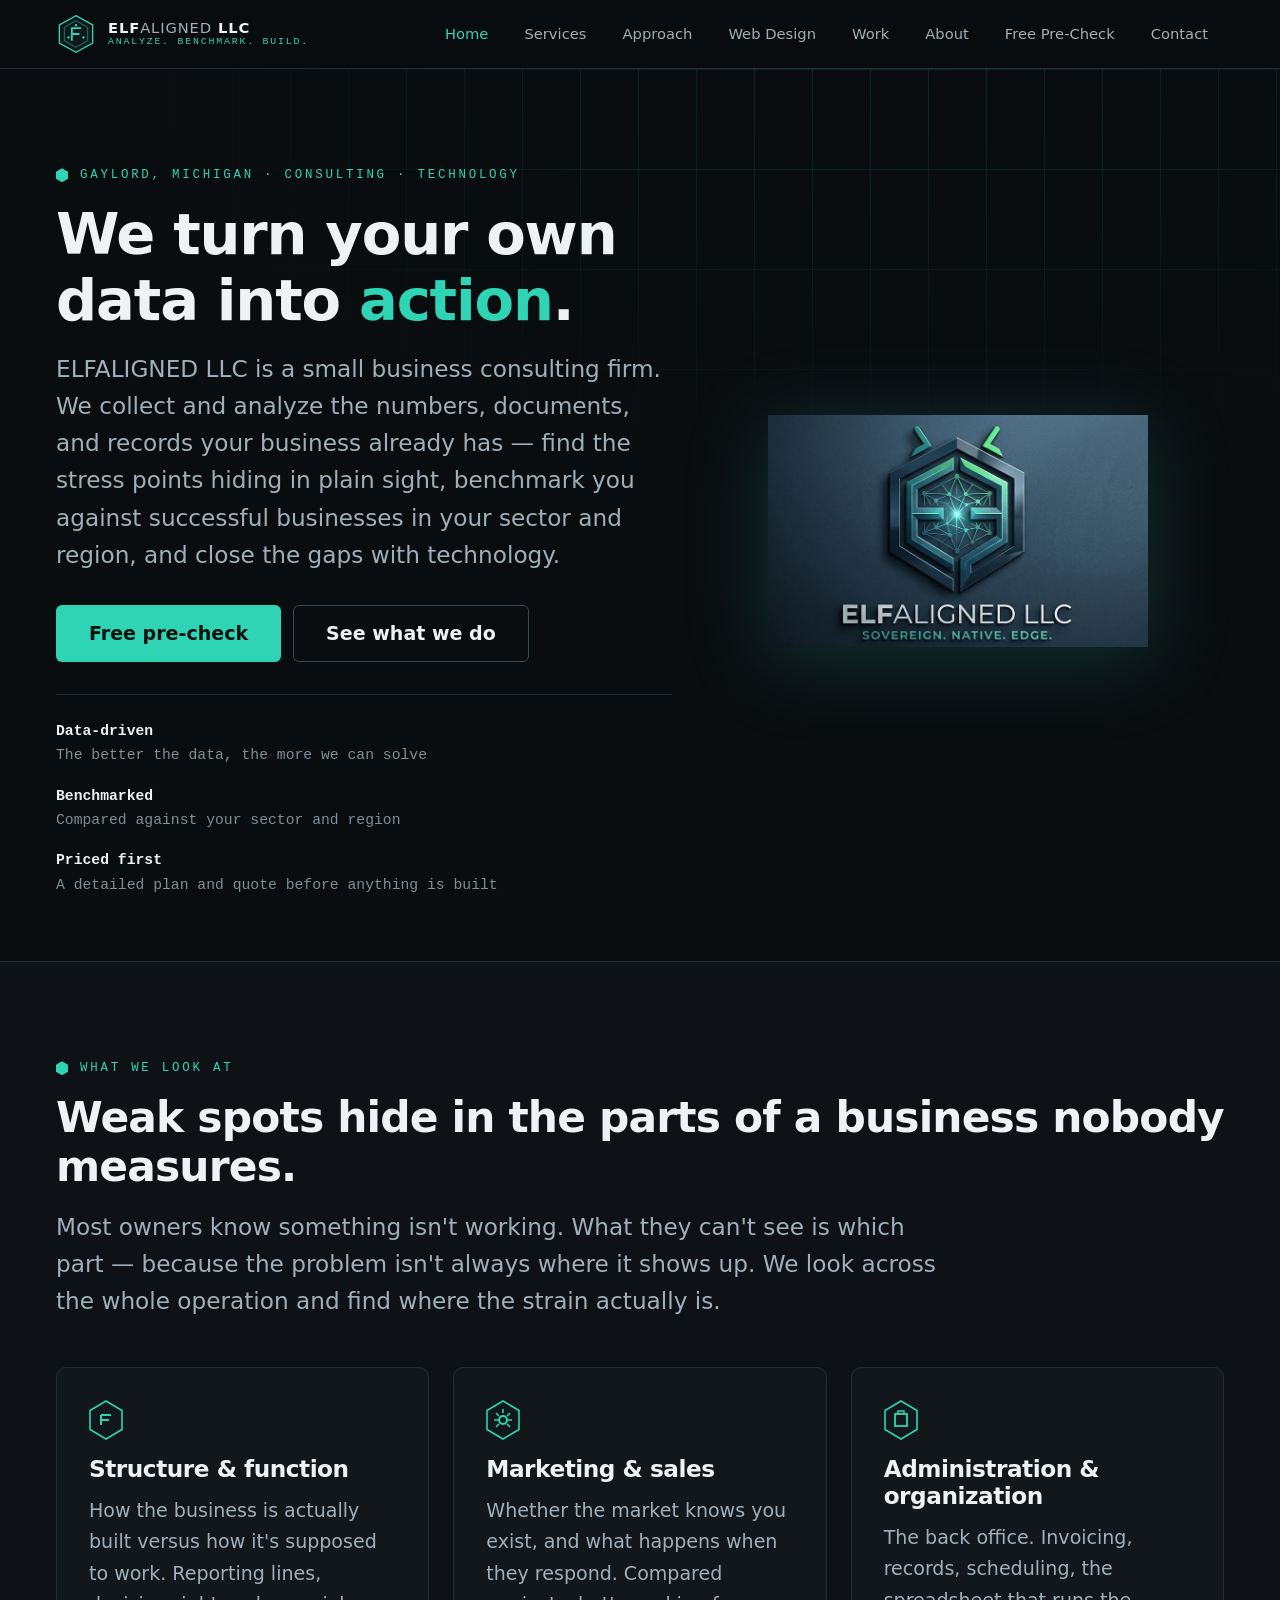
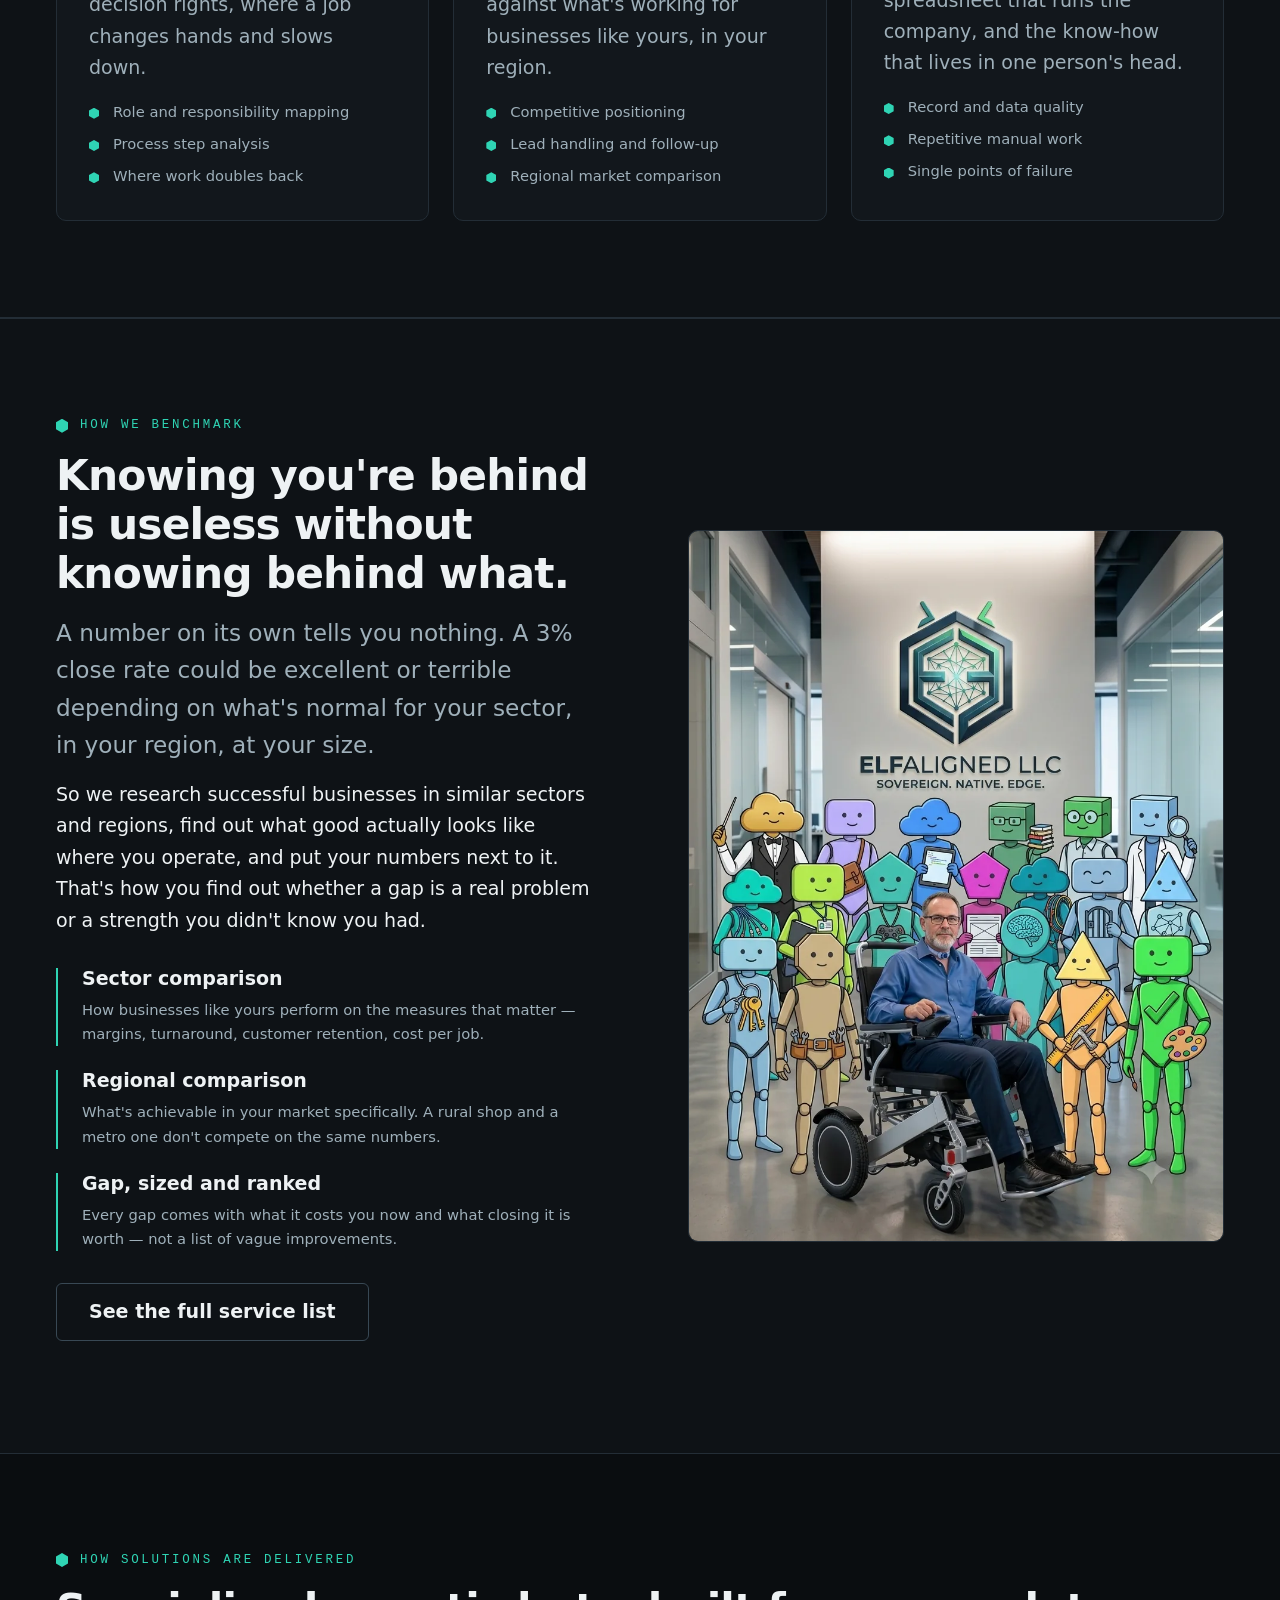
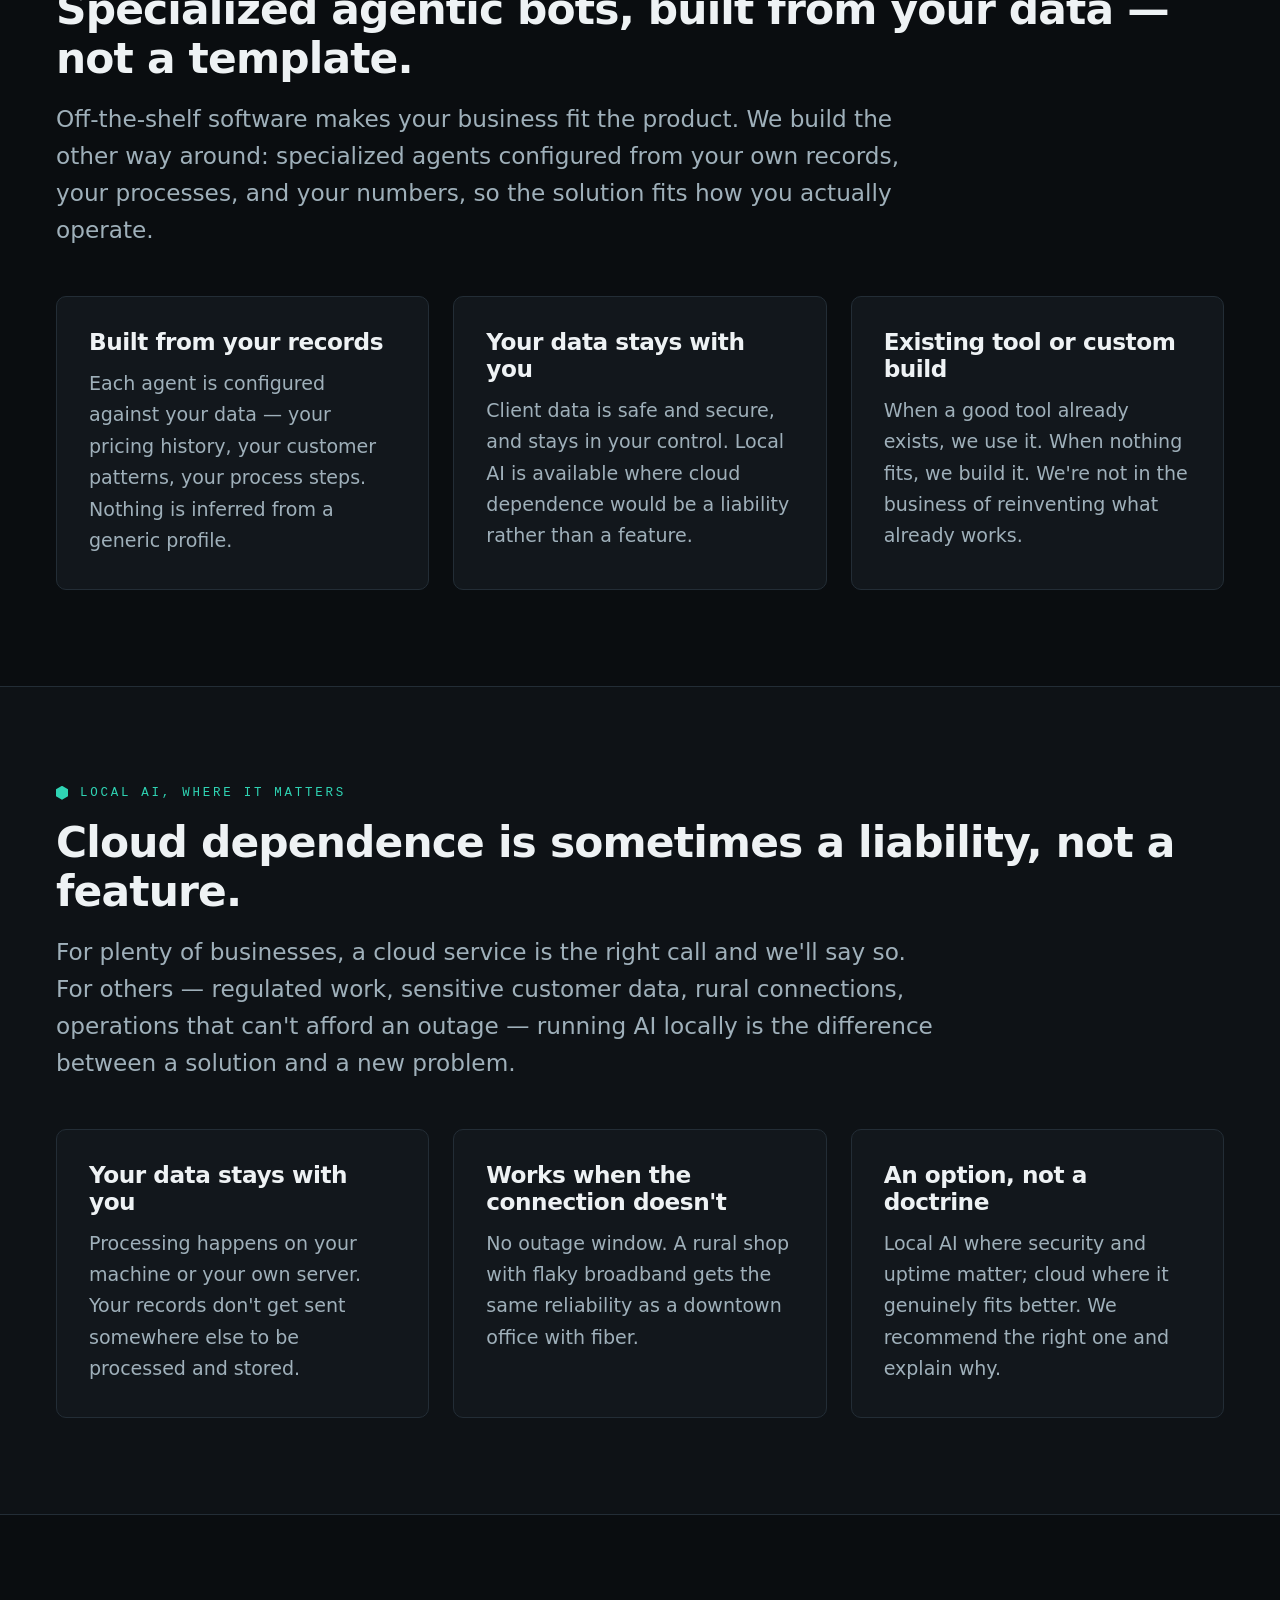
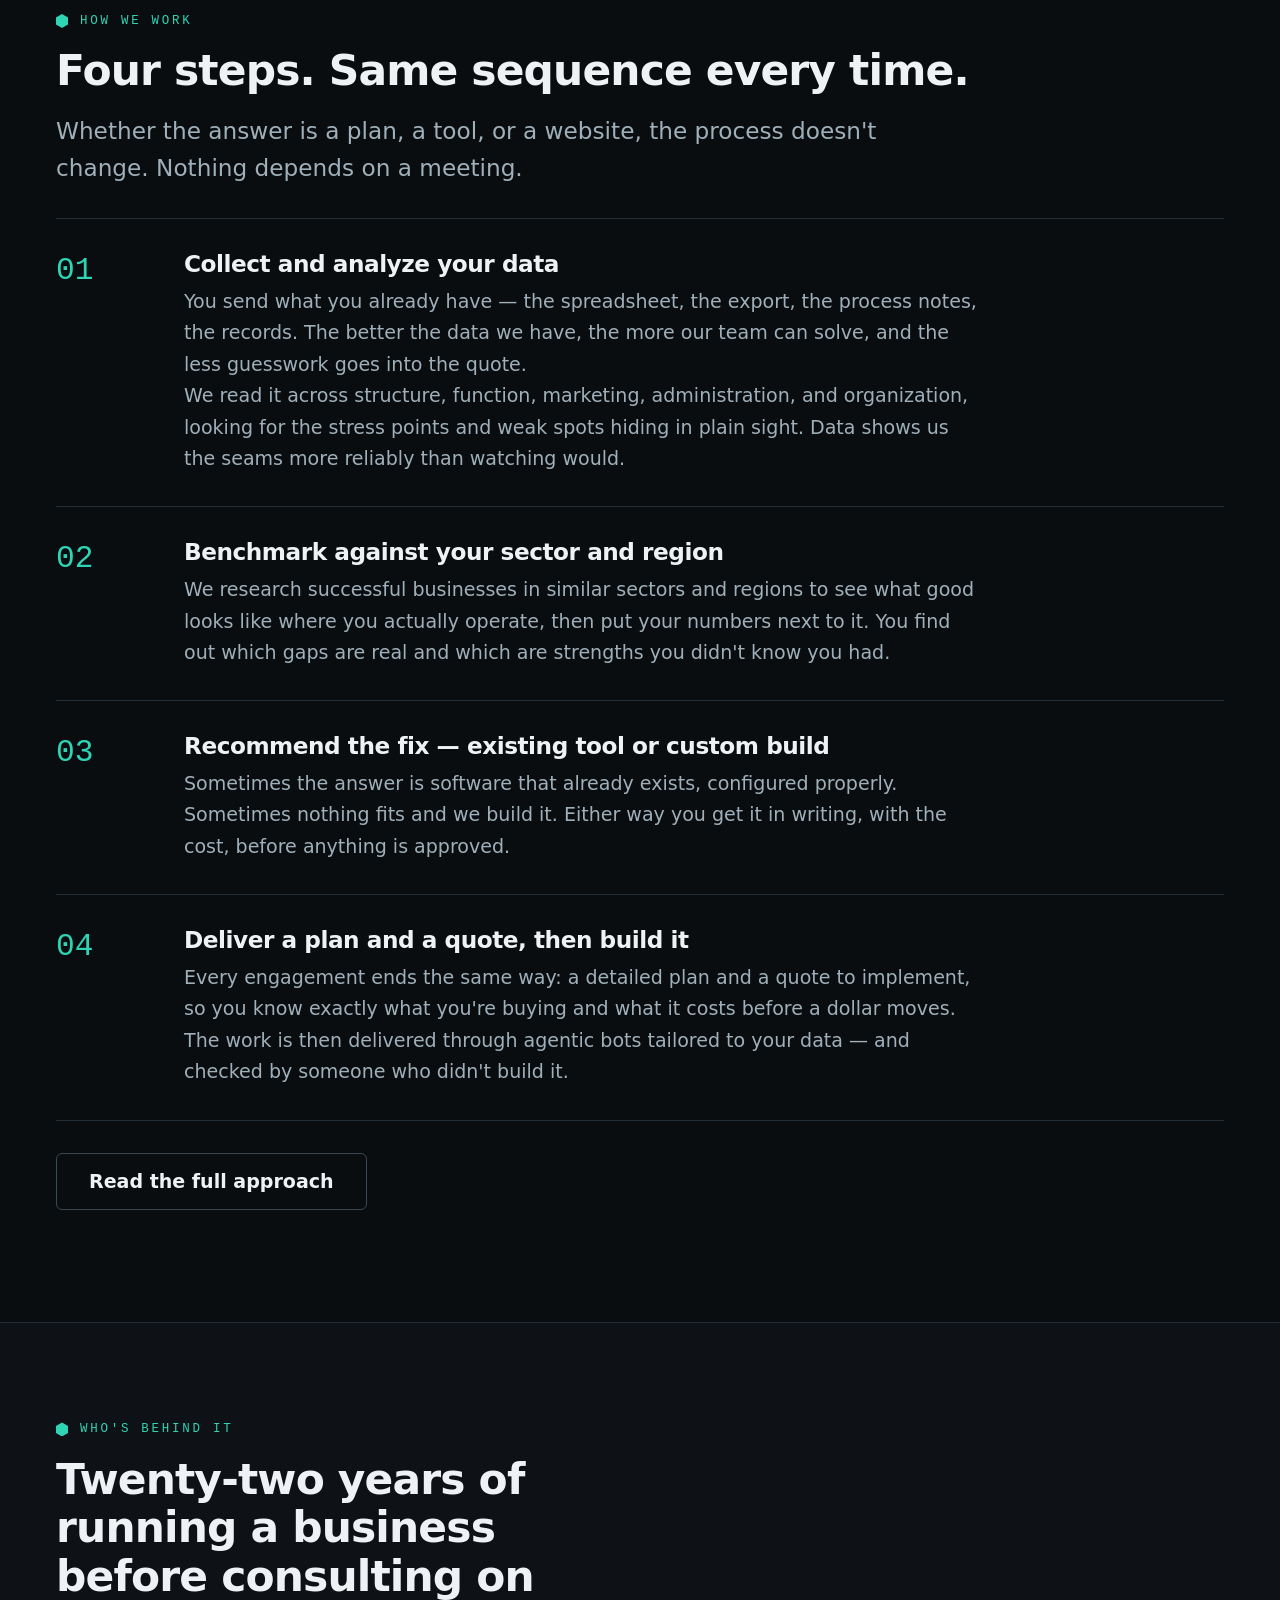
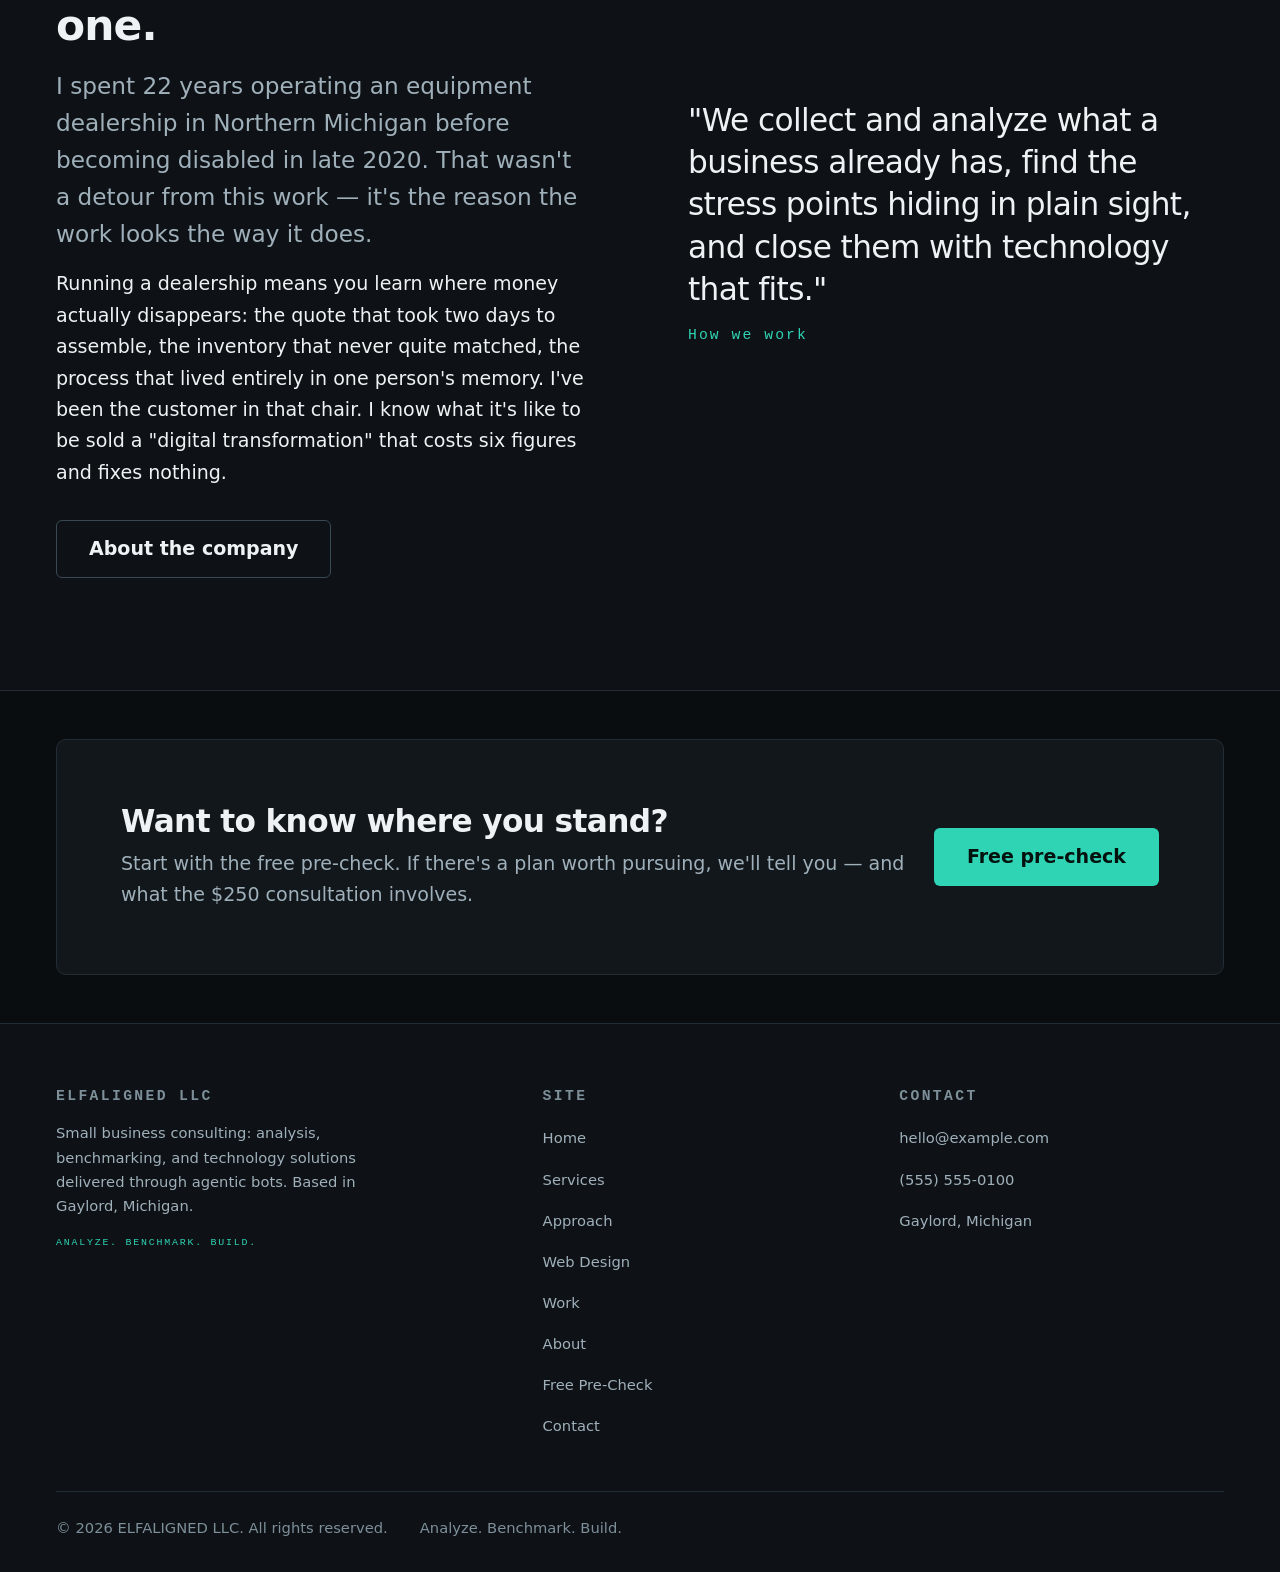
==== index.html @ dc71b840 "ELFALIGNED LLC website — consulting firm site 9 static HTML pages, one CSS token file, one vanilla J" ====
<!DOCTYPE html>
<html lang="en">
<head>
<meta charset="utf-8">
<meta name="viewport" content="width=device-width, initial-scale=1">
<title>ELFALIGNED LLC — Small Business Consulting | Gaylord, MI</title>
<meta name="description" content="Small business consulting from Gaylord, Michigan. We turn your own data into action — analysis, benchmarking, and technology solutions. Remote and data-driven.">
<link rel="canonical" href="https://example.com/">
<meta name="robots" content="index, follow">
<meta name="theme-color" content="#0a0d10">

<meta property="og:type" content="website">
<meta property="og:site_name" content="ELFALIGNED LLC">
<meta property="og:title" content="ELFALIGNED LLC — We Turn Your Own Data Into Action">
<meta property="og:description" content="Small business consulting: find the weak spots, benchmark against your sector, close the gaps with technology.">
<meta property="og:url" content="https://example.com/">
<meta property="og:image" content="https://example.com/assets/img/og-cover.jpg">
<meta property="og:image:width" content="1200">
<meta property="og:image:height" content="630">
<meta name="twitter:card" content="summary_large_image">
<meta name="twitter:title" content="ELFALIGNED LLC — We Turn Your Own Data Into Action">
<meta name="twitter:description" content="Small business consulting: find the weak spots, benchmark against your sector, close the gaps with technology.">
<meta name="twitter:image" content="https://example.com/assets/img/og-cover.jpg">

<link rel="icon" href="/assets/img/favicon.svg" type="image/svg+xml">
<link rel="apple-touch-icon" href="/assets/img/favicon.svg">
<link rel="stylesheet" href="/css/tokens.css">
<link rel="preload" href="/assets/img/logo.webp" as="image" type="image/webp">

<script type="application/ld+json">
{
  "@context": "https://schema.org",
  "@graph": [
    {
      "@type": "Organization",
      "@id": "https://example.com/#org",
      "name": "ELFALIGNED LLC",
      "slogan": "We turn your own data into action.",
      "description": "Small business consulting firm in Gaylord, Michigan. We collect and analyze client data to find weak spots across structure, function, marketing, and administration, benchmark against successful businesses in similar sectors and regions, and close the gaps with technology — existing tools when one exists, custom builds when none does.",
      "url": "https://example.com/",
      "logo": "https://example.com/assets/img/logo.webp",
      "foundingLocation": { "@type": "Place", "name": "Gaylord, Michigan" },
      "areaServed": [
        { "@type": "AdministrativeArea", "name": "Northern Michigan" },
        { "@type": "Country", "name": "United States" }
      ],
      "knowsAbout": ["Small business consulting", "Business data analysis", "Sector and regional benchmarking", "Business process assessment", "Custom software development", "Local AI", "Agentic automation", "Website design"],
      "contactPoint": {
        "@type": "ContactPoint",
        "contactType": "sales",
        "email": "hello@example.com",
        "availableLanguage": ["English"]
      }
    },
    {
      "@type": "LocalBusiness",
      "@id": "https://example.com/#localbusiness",
      "name": "ELFALIGNED LLC",
      "image": "https://example.com/assets/img/og-cover.jpg",
      "url": "https://example.com/",
      "email": "hello@example.com",
      "address": {
        "@type": "PostalAddress",
        "addressLocality": "Gaylord",
        "addressRegion": "MI",
        "addressCountry": "US"
      },
      "priceRange": "$$"
    },
    {
      "@type": "WebSite",
      "@id": "https://example.com/#website",
      "url": "https://example.com/",
      "name": "ELFALIGNED LLC",
      "publisher": { "@id": "https://example.com/#org" },
      "inLanguage": "en-US"
    }
  ]
}
</script>
</head>
<body>
<a class="skip-link" href="#main">Skip to main content</a>

<header class="site-header">
  <div class="wrap site-header__inner">
    <a class="brand" href="/" aria-label="ELFALIGNED LLC — home">
      <svg class="brand__mark" viewBox="0 0 48 48" role="img" aria-hidden="true" focusable="false">
        <polygon points="24,2 44,13 44,35 24,46 4,35 4,13" fill="#12171c" stroke="#2fd4b4" stroke-width="1.6"/>
        <polygon points="24,8 38,16 38,32 24,40 10,32 10,16" fill="none" stroke="#1c8f7c" stroke-width="1"/>
        <path d="M19 17 L19 31 M19 17 L29 17 M19 24 L27 24" stroke="#2fd4b4" stroke-width="2.2" fill="none" stroke-linecap="square"/>
        <circle cx="24" cy="13.5" r="1.4" fill="#2fd4b4"/>
        <circle cx="33" cy="28" r="1.4" fill="#2fd4b4"/>
        <circle cx="15" cy="28" r="1.4" fill="#2fd4b4"/>
      </svg>
      <span class="brand__text">
        <span class="brand__name">ELF<span>ALIGNED</span> LLC</span>
        <span class="brand__tag">ANALYZE. BENCHMARK. BUILD.</span>
      </span>
    </a>

    <nav class="nav" aria-label="Primary">
      <ul class="nav__list">
        <li><a class="nav__link" href="/" aria-current="page">Home</a></li>
        <li><a class="nav__link" href="/services.html">Services</a></li>
        <li><a class="nav__link" href="/approach.html">Approach</a></li>
        <li><a class="nav__link" href="/web-design.html">Web Design</a></li>
        <li><a class="nav__link" href="/work.html">Work</a></li>
        <li><a class="nav__link" href="/about.html">About</a></li>
        <li><a class="nav__link" href="/consultation.html">Free Pre-Check</a></li>
        <li><a class="nav__link" href="/contact.html">Contact</a></li>
      </ul>
      <button class="nav-toggle" type="button" data-nav-toggle aria-expanded="false" aria-controls="nav-panel">
        <span class="nav-toggle__bars" aria-hidden="true"><i></i><i></i><i></i></span>
        <span data-nav-label>Menu</span>
      </button>
      <div class="nav__panel" id="nav-panel" data-nav-panel data-open="false">
        <ul>
          <li><a class="nav__link" href="/">Home</a></li>
          <li><a class="nav__link" href="/services.html">Services</a></li>
          <li><a class="nav__link" href="/approach.html">Approach</a></li>
          <li><a class="nav__link" href="/web-design.html">Web Design</a></li>
          <li><a class="nav__link" href="/work.html">Work</a></li>
          <li><a class="nav__link" href="/about.html">About</a></li>
          <li><a class="nav__link" href="/consultation.html">Free Pre-Check</a></li>
          <li><a class="nav__link" href="/contact.html">Contact</a></li>
        </ul>
      </div>
    </nav>
  </div>
</header>

<main id="main">

  <!-- ============ HERO ============ -->
  <section class="hero">
    <div class="wrap hero__inner">
      <div>
        <p class="eyebrow">Gaylord, Michigan · Consulting · Technology</p>
        <h1>We turn your own data into <em>action</em>.</h1>
        <p class="lede">
          ELFALIGNED LLC is a small business consulting firm. We collect and
          analyze the numbers, documents, and records your business already
          has — find the stress points hiding in plain sight, benchmark you
          against successful businesses in your sector and region, and close
          the gaps with technology.
        </p>
        <div class="btn-row" style="margin-top: var(--space-6);">
          <a class="btn btn--primary" href="/consultation.html">Free pre-check</a>
          <a class="btn btn--ghost" href="/services.html">See what we do</a>
        </div>
        <div class="hero__meta">
          <div><strong>Data-driven</strong>The better the data, the more we can solve</div>
          <div><strong>Benchmarked</strong>Compared against your sector and region</div>
          <div><strong>Priced first</strong>A detailed plan and quote before anything is built</div>
        </div>
      </div>
      <div>
        <img class="hero__mark" src="/assets/img/logo.webp" width="800" height="487"
             alt="The ELFALIGNED LLC hexagon mark: a layered hexagonal frame in gunmetal and teal, enclosing a network of connected nodes with a stylised geometric E at its center.">
      </div>
    </div>
  </section>

  <!-- ============ WHAT WE SOLVE ============ -->
  <section class="section section--alt">
    <div class="wrap">
      <p class="eyebrow">What we look at</p>
      <h2>Weak spots hide in the parts of a business nobody measures.</h2>
      <p class="lede">
        Most owners know something isn't working. What they can't see is
        which part — because the problem isn't always where it shows up.
        We look across the whole operation and find where the strain actually is.
      </p>

      <div class="grid grid--3" style="margin-top: var(--space-7);">
        <article class="card">
          <svg class="card__icon" viewBox="0 0 34 40" role="img" aria-hidden="true" focusable="false">
            <polygon points="17,1 33,10.5 33,29.5 17,39 1,29.5 1,10.5" fill="none" stroke="#2fd4b4" stroke-width="1.6"/>
            <path d="M12 15 L12 25 M12 15 L22 15 M12 20 L20 20" stroke="#2fd4b4" stroke-width="2" fill="none"/>
          </svg>
          <h3>Structure &amp; function</h3>
          <p>
            How the business is actually built versus how it's supposed to
            work. Reporting lines, decision rights, where a job changes hands
            and slows down.
          </p>
          <ul class="card__list">
            <li>Role and responsibility mapping</li>
            <li>Process step analysis</li>
            <li>Where work doubles back</li>
          </ul>
        </article>

        <article class="card">
          <svg class="card__icon" viewBox="0 0 34 40" role="img" aria-hidden="true" focusable="false">
            <polygon points="17,1 33,10.5 33,29.5 17,39 1,29.5 1,10.5" fill="none" stroke="#2fd4b4" stroke-width="1.6"/>
            <circle cx="17" cy="20" r="4" fill="none" stroke="#2fd4b4" stroke-width="2"/>
            <path d="M17 9 L17 13 M26 20 L22 20 M24 13 L21 16 M10 13 L13 16 M8 20 L12 20 M24 27 L21 24 M10 27 L13 24" stroke="#2fd4b4" stroke-width="1.6"/>
          </svg>
          <h3>Marketing &amp; sales</h3>
          <p>
            Whether the market knows you exist, and what happens when they
            respond. Compared against what's working for businesses like
            yours, in your region.
          </p>
          <ul class="card__list">
            <li>Competitive positioning</li>
            <li>Lead handling and follow-up</li>
            <li>Regional market comparison</li>
          </ul>
        </article>

        <article class="card">
          <svg class="card__icon" viewBox="0 0 34 40" role="img" aria-hidden="true" focusable="false">
            <polygon points="17,1 33,10.5 33,29.5 17,39 1,29.5 1,10.5" fill="none" stroke="#2fd4b4" stroke-width="1.6"/>
            <rect x="11" y="14" width="12" height="12" fill="none" stroke="#2fd4b4" stroke-width="1.8"/>
            <path d="M14 14 L14 11 L20 11 L20 14" fill="none" stroke="#2fd4b4" stroke-width="1.6"/>
          </svg>
          <h3>Administration &amp; organization</h3>
          <p>
            The back office. Invoicing, records, scheduling, the spreadsheet
            that runs the company, and the know-how that lives in one
            person's head.
          </p>
          <ul class="card__list">
            <li>Record and data quality</li>
            <li>Repetitive manual work</li>
            <li>Single points of failure</li>
          </ul>
        </article>
      </div>
    </div>
  </section>

  <!-- ============ BENCHMARKING ============ -->
  <section class="section section--alt">
    <div class="wrap split">
      <div>
        <p class="eyebrow">How we benchmark</p>
        <h2>Knowing you're behind is useless without knowing behind what.</h2>
        <p class="lede">
          A number on its own tells you nothing. A 3% close rate could be
          excellent or terrible depending on what's normal for your sector,
          in your region, at your size.
        </p>
        <p>
          So we research successful businesses in similar sectors and regions,
          find out what good actually looks like where you operate, and put
          your numbers next to it. That's how you find out whether a gap is a
          real problem or a strength you didn't know you had.
        </p>
        <div class="pillars" style="margin-top: var(--space-6);">
          <div class="pillar">
            <h3>Sector comparison</h3>
            <p>How businesses like yours perform on the measures that matter — margins, turnaround, customer retention, cost per job.</p>
          </div>
          <div class="pillar">
            <h3>Regional comparison</h3>
            <p>What's achievable in your market specifically. A rural shop and a metro one don't compete on the same numbers.</p>
          </div>
          <div class="pillar">
            <h3>Gap, sized and ranked</h3>
            <p>Every gap comes with what it costs you now and what closing it is worth — not a list of vague improvements.</p>
          </div>
        </div>
        <p style="margin-top: var(--space-6);">
          <a class="btn btn--ghost" href="/services.html">See the full service list</a>
        </p>
      </div>
      <div class="split__media">
        <img src="/assets/img/team.webp" width="896" height="1190"
             loading="lazy" decoding="async"
             alt="ELFALIGNED LLC's workspace: a human lead alongside a diverse team of geometric AI agent avatars — cloud, square, triangular, circular and pentagonal forms — each carrying the tools of a different discipline.">
      </div>
    </div>
  </section>

  <!-- ============ AGENTIC BOTS ============ -->
  <section class="section">
    <div class="wrap">
      <p class="eyebrow">How solutions are delivered</p>
      <h2>Specialized agentic bots, built from your data — not a template.</h2>
      <p class="lede">
        Off-the-shelf software makes your business fit the product. We build
        the other way around: specialized agents configured from your own
        records, your processes, and your numbers, so the solution fits how
        you actually operate.
      </p>
      <div class="grid grid--3" style="margin-top: var(--space-7);">
        <article class="card">
          <h3>Built from your records</h3>
          <p>Each agent is configured against your data — your pricing history, your customer patterns, your process steps. Nothing is inferred from a generic profile.</p>
        </article>
        <article class="card">
          <h3>Your data stays with you</h3>
          <p>Client data is safe and secure, and stays in your control. Local AI is available where cloud dependence would be a liability rather than a feature.</p>
        </article>
        <article class="card">
          <h3>Existing tool or custom build</h3>
          <p>When a good tool already exists, we use it. When nothing fits, we build it. We're not in the business of reinventing what already works.</p>
        </article>
      </div>
    </div>
  </section>

  <!-- ============ LOCAL AI OPTION ============ -->
  <section class="section section--alt">
    <div class="wrap">
      <p class="eyebrow">Local AI, where it matters</p>
      <h2>Cloud dependence is sometimes a liability, not a feature.</h2>
      <p class="lede">
        For plenty of businesses, a cloud service is the right call and we'll
        say so. For others — regulated work, sensitive customer data, rural
        connections, operations that can't afford an outage — running AI
        locally is the difference between a solution and a new problem.
      </p>
      <div class="grid grid--3" style="margin-top: var(--space-7);">
        <article class="card">
          <h3>Your data stays with you</h3>
          <p>Processing happens on your machine or your own server. Your records don't get sent somewhere else to be processed and stored.</p>
        </article>
        <article class="card">
          <h3>Works when the connection doesn't</h3>
          <p>No outage window. A rural shop with flaky broadband gets the same reliability as a downtown office with fiber.</p>
        </article>
        <article class="card">
          <h3>An option, not a doctrine</h3>
          <p>Local AI where security and uptime matter; cloud where it genuinely fits better. We recommend the right one and explain why.</p>
        </article>
      </div>
    </div>
  </section>

  <!-- ============ HOW WE WORK ============ -->
  <section class="section">
    <div class="wrap">
      <p class="eyebrow">How we work</p>
      <h2>Four steps. Same sequence every time.</h2>
      <p class="lede" style="margin-bottom: var(--space-6);">
        Whether the answer is a plan, a tool, or a website, the process
        doesn't change. Nothing depends on a meeting.
      </p>
      <ol class="steps">
        <li class="step">
          <div class="step__num" aria-hidden="true"></div>
          <div>
            <h3>Collect and analyze your data</h3>
            <p>
              You send what you already have — the spreadsheet, the export, the
              process notes, the records. The better the data we have, the more
              our team can solve, and the less guesswork goes into the quote.
            </p>
            <p>
              We read it across structure, function, marketing, administration,
              and organization, looking for the stress points and weak spots
              hiding in plain sight. Data shows us the seams more reliably than
              watching would.
            </p>
          </div>
        </li>
        <li class="step">
          <div class="step__num" aria-hidden="true"></div>
          <div>
            <h3>Benchmark against your sector and region</h3>
            <p>
              We research successful businesses in similar sectors and regions
              to see what good looks like where you actually operate, then put
              your numbers next to it. You find out which gaps are real and
              which are strengths you didn't know you had.
            </p>
          </div>
        </li>
        <li class="step">
          <div class="step__num" aria-hidden="true"></div>
          <div>
            <h3>Recommend the fix — existing tool or custom build</h3>
            <p>
              Sometimes the answer is software that already exists, configured
              properly. Sometimes nothing fits and we build it. Either way you
              get it in writing, with the cost, before anything is approved.
            </p>
          </div>
        </li>
        <li class="step">
          <div class="step__num" aria-hidden="true"></div>
          <div>
            <h3>Deliver a plan and a quote, then build it</h3>
            <p>
              Every engagement ends the same way: a detailed plan and a quote
              to implement, so you know exactly what you're buying and what it
              costs before a dollar moves. The work is then delivered through
              agentic bots tailored to your data — and checked by someone who
              didn't build it.
            </p>
          </div>
        </li>
      </ol>
      <p style="margin-top: var(--space-6);">
        <a class="btn btn--ghost" href="/approach.html">Read the full approach</a>
      </p>
    </div>
  </section>

  <!-- ============ WHO'S BEHIND IT ============ -->
  <section class="section section--alt">
    <div class="wrap split">
      <div>
        <p class="eyebrow">Who's behind it</p>
        <h2>Twenty-two years of running a business before consulting on one.</h2>
        <p class="lede">
          I spent 22 years operating an equipment dealership in Northern
          Michigan before becoming disabled in late 2020. That wasn't a detour
          from this work — it's the reason the work looks the way it does.
        </p>
        <p>
          Running a dealership means you learn where money actually disappears:
          the quote that took two days to assemble, the inventory that never
          quite matched, the process that lived entirely in one person's memory.
          I've been the customer in that chair. I know what it's like to be sold
          a "digital transformation" that costs six figures and fixes nothing.
        </p>
        <p style="margin-top: var(--space-6);">
          <a class="btn btn--ghost" href="/about.html">About the company</a>
        </p>
      </div>
      <div>
        <blockquote class="quote">
          "We collect and analyze what a business already has, find the stress
          points hiding in plain sight, and close them with technology that
          fits."
          <footer>How we work</footer>
        </blockquote>
      </div>
    </div>
  </section>

  <!-- ============ CTA ============ -->
  <section class="section section--tight">
    <div class="wrap">
      <div class="cta-band">
        <div>
          <h2>Want to know where you stand?</h2>
          <p>
            Start with the free pre-check. If there's a plan worth pursuing,
            we'll tell you — and what the $250 consultation involves.
          </p>
        </div>
        <div class="btn-row">
          <a class="btn btn--primary" href="/consultation.html">Free pre-check</a>
        </div>
      </div>
    </div>
  </section>

</main>

<footer class="site-footer">
  <div class="wrap">
    <div class="site-footer__grid">
      <div>
        <h2>ELFALIGNED LLC</h2>
        <p style="color: var(--text-muted); font-size: var(--step--1); max-width: 34ch;">
          Small business consulting: analysis, benchmarking, and technology
          solutions delivered through agentic bots. Based in Gaylord, Michigan.
        </p>
        <p class="brand__tag" style="margin-top: var(--space-4);">ANALYZE. BENCHMARK. BUILD.</p>
      </div>
      <nav aria-label="Footer">
        <h2>Site</h2>
        <ul>
          <li><a href="/">Home</a></li>
          <li><a href="/services.html">Services</a></li>
          <li><a href="/approach.html">Approach</a></li>
          <li><a href="/web-design.html">Web Design</a></li>
          <li><a href="/work.html">Work</a></li>
          <li><a href="/about.html">About</a></li>
          <li><a href="/consultation.html">Free Pre-Check</a></li>
          <li><a href="/contact.html">Contact</a></li>
        </ul>
      </nav>
      <div>
        <h2>Contact</h2>
        <ul>
          <li><a href="mailto:hello@example.com">hello@example.com</a></li>
          <li><a href="tel:+15555550100">(555) 555-0100</a></li>
          <li><a href="/contact.html">Gaylord, Michigan</a></li>
        </ul>
      </div>
    </div>
    <div class="site-footer__base">
      <span>&copy; <span data-year>2026</span> ELFALIGNED LLC. All rights reserved.</span>
      <span>Analyze. Benchmark. Build.</span>
    </div>
  </div>
</footer>

<script src="/js/site.js" defer></script>
</body>
</html>
---- css/tokens.css ----
/* ==========================================================================
   ELFALIGNED LLC — design tokens
   Derived from the brand mark: gunmetal hex, teal accents, "Sovereign. Native. Edge."
   One structural idea: the hexagon. Corners, rules, and section markers all
   derive from a hexagon's geometry (120° angles, layered edges).
   ========================================================================== */

:root {
  /* ---- Color: semantic, not literal ------------------------------- */
  --bg: #0a0d10;              /* deep gunmetal, matches mark backdrop   */
  --bg-alt: #0e1216;          /* alternating section band               */
  --surface: #12171c;         /* card / panel                           */
  --surface-raised: #182027;  /* hover / raised panel                   */
  --text: #eef2f4;            /* primary, 15.9:1 on --bg                */
  --text-muted: #9fb0ba;      /* secondary, 5.7:1 on --bg — AA body ok  */
  --text-dim: #7d8f99;        /* tertiary / captions only, large text   */
  --border: #232d36;
  --border-strong: #384854;

  --accent: #2fd4b4;          /* teal — logo accent                     */
  --accent-dim: #1c8f7c;
  --accent-contrast: #04120f; /* text on accent fills                   */
  --accent-glow: rgba(47, 212, 180, 0.14);

  --focus: #7fe7d4;

  /* ---- Type scale: fluid, ratio ~1.25 at small → ~1.33 at large -- */
  --step--2: clamp(0.72rem, 0.70rem + 0.10vw, 0.78rem);
  --step--1: clamp(0.83rem, 0.80rem + 0.18vw, 0.92rem);
  --step-0:  clamp(1.05rem, 1.00rem + 0.28vw, 1.19rem);
  --step-1:  clamp(1.25rem, 1.15rem + 0.50vw, 1.45rem);
  --step-2:  clamp(1.56rem, 1.35rem + 1.00vw, 1.95rem);
  --step-3:  clamp(1.95rem, 1.55rem + 1.90vw, 2.65rem);
  --step-4:  clamp(2.44rem, 1.75rem + 3.20vw, 3.60rem);

  --font-sans: "Inter", "Segoe UI", system-ui, -apple-system, sans-serif;
  --font-mono: "JetBrains Mono", "Cascadia Code", ui-monospace, monospace;

  /* ---- Spacing ---------------------------------------------------- */
  --space-1: 0.25rem; --space-2: 0.5rem;  --space-3: 0.75rem;
  --space-4: 1rem;    --space-5: 1.5rem;  --space-6: 2rem;
  --space-7: 3rem;    --space-8: 4rem;    --space-9: 6rem;
  --space-10: 8rem;

  /* ---- Radii: hex-derived, small and consistent ------------------ */
  --radius-sm: 3px;
  --radius-md: 6px;
  --radius-lg: 10px;

  /* ---- Layout ----------------------------------------------------- */
  --measure: 66ch;
  --page-max: 76rem;
  --gutter: var(--space-5);
  --touch: 48px;
}

/* ==========================================================================
   Reset & base
   ========================================================================== */

*, *::before, *::after { box-sizing: border-box; }

html { -webkit-text-size-adjust: 100%; scroll-behavior: smooth; }
@media (prefers-reduced-motion: reduce) {
  html { scroll-behavior: auto; }
  *, *::before, *::after {
    animation-duration: 0.01ms !important;
    animation-iteration-count: 1 !important;
    transition-duration: 0.01ms !important;
  }
}

body {
  margin: 0;
  background: var(--bg);
  color: var(--text);
  font-family: var(--font-sans);
  font-size: var(--step-0);
  line-height: 1.65;
  -webkit-font-smoothing: antialiased;
  overflow-x: hidden;
}

img, svg, video { max-width: 100%; height: auto; display: block; }

a { color: var(--accent); text-underline-offset: 0.22em; }
a:hover { color: var(--focus); }

/* Inline paragraph link — needs padding to reach the 48px touch target
   without breaking the text flow (WCAG 2.1 AA / 2.5.5). */
.inline-link {
  display: inline-block;
  padding-block: calc((var(--touch) - 1.65em) / 2);
  padding-inline: var(--space-1);
  margin-block: calc((var(--touch) - 1.65em) / -2);
  vertical-align: baseline;
}

h1, h2, h3, h4 { line-height: 1.15; margin: 0 0 var(--space-4); font-weight: 650; letter-spacing: -0.02em; }
h1 { font-size: var(--step-4); }
h2 { font-size: var(--step-3); }
h3 { font-size: var(--step-1); }
p  { margin: 0 0 var(--space-4); max-width: var(--measure); }

:focus-visible {
  outline: 3px solid var(--focus);
  outline-offset: 2px;
  border-radius: var(--radius-sm);
}

/* Screen-reader-only */
.sr-only {
  position: absolute; width: 1px; height: 1px; padding: 0; margin: -1px;
  overflow: hidden; clip: rect(0 0 0 0); white-space: nowrap; border: 0;
}

/* Skip link */
.skip-link {
  position: absolute; left: var(--space-4); top: -100px; z-index: 200;
  background: var(--accent); color: var(--accent-contrast);
  padding: var(--space-3) var(--space-5); font-weight: 600;
  text-decoration: none; border-radius: var(--radius-md);
  transition: top 0.15s ease;
}
.skip-link:focus,
.skip-link:focus-visible,
.skip-link.is-visible { top: var(--space-4); color: var(--accent-contrast); }

/* ==========================================================================
   Layout primitives
   ========================================================================== */

.wrap {
  width: 100%;
  max-width: var(--page-max);
  margin-inline: auto;
  padding-inline: var(--gutter);
}

.section { padding-block: var(--space-9); }
.section--tight { padding-block: var(--space-7); }
.section--alt { background: var(--bg-alt); border-block: 1px solid var(--border); }

.eyebrow {
  font-family: var(--font-mono);
  font-size: var(--step--2);
  letter-spacing: 0.22em;
  text-transform: uppercase;
  color: var(--accent);
  display: flex;
  align-items: center;
  gap: var(--space-3);
  margin-bottom: var(--space-4);
}
.eyebrow::before {
  content: "";
  width: 12px; height: 14px;
  background: var(--accent);
  clip-path: polygon(50% 0, 100% 25%, 100% 75%, 50% 100%, 0 75%, 0 25%);
  flex: none;
}

.lede {
  font-size: var(--step-1);
  color: var(--text-muted);
  max-width: 60ch;
  line-height: 1.6;
}

/* ==========================================================================
   Header / nav — sticky, honest, no dropdowns on mobile
   ========================================================================== */

.site-header {
  position: sticky; top: 0; z-index: 100;
  background: rgba(10, 13, 16, 0.92);
  backdrop-filter: blur(10px);
  border-bottom: 1px solid var(--border);
}
.site-header__inner {
  display: flex; align-items: center; justify-content: space-between;
  gap: var(--space-4);
  min-height: 68px;
}
.brand { display: flex; align-items: center; gap: var(--space-3); text-decoration: none; color: var(--text); min-height: var(--touch); padding-block: var(--space-1); }
.brand__mark { width: 40px; height: 40px; flex: none; }
.brand__text { display: flex; flex-direction: column; line-height: 1.1; }
.brand__name { font-weight: 700; letter-spacing: 0.06em; font-size: var(--step--1); }
.brand__name span { color: var(--text-muted); font-weight: 500; }
.brand__tag { font-family: var(--font-mono); font-size: 0.62rem; letter-spacing: 0.18em; color: var(--accent); }

.nav { display: flex; align-items: center; gap: var(--space-2); }
.nav__list { display: none; list-style: none; margin: 0; padding: 0; gap: var(--space-1); }
.nav__link {
  display: block; padding: var(--space-3) var(--space-4);
  color: var(--text-muted); text-decoration: none; font-size: var(--step--1);
  font-weight: 500; min-height: var(--touch); display: flex; align-items: center;
  border-radius: var(--radius-md);
}
.nav__link:hover { color: var(--text); background: var(--surface); }
.nav__link[aria-current="page"] { color: var(--accent); }

.nav-toggle {
  display: inline-flex; align-items: center; gap: var(--space-2);
  min-height: var(--touch); min-width: var(--touch);
  padding: var(--space-2) var(--space-4);
  background: var(--surface); color: var(--text);
  border: 1px solid var(--border); border-radius: var(--radius-md);
  font: inherit; font-size: var(--step--1); font-weight: 600; cursor: pointer;
}
.nav-toggle__bars { display: grid; gap: 3px; }
.nav-toggle__bars i { display: block; width: 16px; height: 2px; background: currentColor; }

/* Mobile drawer — no JS required for no-JS users: uses :target-safe pattern
   with a details-free disclosure driven by aria-expanded (JS progressive). */
.nav__panel {
  display: none;
  border-top: 1px solid var(--border);
  background: var(--surface);
}
.nav__panel[data-open="true"] { display: block; }
.nav__panel ul { list-style: none; margin: 0; padding: var(--space-2); display: grid; gap: var(--space-1); }
.nav__panel .nav__link { min-height: var(--touch); font-size: var(--step-0); }

@media (min-width: 60rem) {
  .nav__list { display: flex; }
  .nav__panel { display: none !important; }
  .nav-toggle { display: none; }
}

/* ==========================================================================
   Buttons
   ========================================================================== */

.btn {
  display: inline-flex; align-items: center; justify-content: center; gap: var(--space-2);
  min-height: var(--touch);
  padding: var(--space-3) var(--space-6);
  font: inherit; font-size: var(--step-0); font-weight: 600;
  text-decoration: none; border-radius: var(--radius-md);
  border: 1px solid transparent; cursor: pointer;
  transition: background-color 0.15s ease, border-color 0.15s ease, color 0.15s ease;
}
.btn--primary { background: var(--accent); color: var(--accent-contrast); }
.btn--primary:hover { background: var(--focus); color: var(--accent-contrast); }
.btn--ghost { background: transparent; color: var(--text); border-color: var(--border-strong, #384854); }
.btn--ghost:hover { border-color: var(--accent); color: var(--accent); }
.btn-row { display: flex; flex-wrap: wrap; gap: var(--space-3); }

/* ==========================================================================
   Hero — content first, hex grid backdrop, no centered two-button default
   ========================================================================== */

.hero { position: relative; padding-block: var(--space-9) var(--space-8); overflow: hidden; }
.hero::before {
  content: ""; position: absolute; inset: 0; z-index: 0;
  background-image:
    linear-gradient(var(--accent-glow) 1px, transparent 1px),
    linear-gradient(90deg, var(--accent-glow) 1px, transparent 1px);
  background-size: 58px 100px;
  mask-image: radial-gradient(ellipse 80% 60% at 70% 0%, #000 0%, transparent 75%);
  pointer-events: none;
}
.hero__inner { position: relative; z-index: 1; display: grid; gap: var(--space-7); }
@media (min-width: 60rem) {
  .hero__inner { grid-template-columns: 1.15fr 0.85fr; align-items: center; gap: var(--space-9); }
}
.hero h1 { max-width: 22ch; }
.hero h1 em { font-style: normal; color: var(--accent); }
.hero__mark {
  width: 100%; max-width: 380px;
  justify-self: center;
  filter: drop-shadow(0 12px 40px rgba(47, 212, 180, 0.18));
}
.hero__meta {
  display: flex; flex-wrap: wrap; gap: var(--space-4) var(--space-6);
  margin-top: var(--space-6); padding-top: var(--space-5);
  border-top: 1px solid var(--border);
  font-family: var(--font-mono); font-size: var(--step--1); color: var(--text-dim);
}
.hero__meta strong { color: var(--text); font-weight: 600; display: block; }

/* ==========================================================================
   Cards / grids
   ========================================================================== */

.grid { display: grid; gap: var(--space-5); }
@media (min-width: 40rem) { .grid--2 { grid-template-columns: repeat(2, 1fr); } }
@media (min-width: 60rem) { .grid--3 { grid-template-columns: repeat(3, 1fr); } }
@media (min-width: 40rem) and (max-width: 59.99rem) { .grid--3 { grid-template-columns: repeat(2, 1fr); } }

.card {
  background: var(--surface);
  border: 1px solid var(--border);
  border-radius: var(--radius-lg);
  padding: var(--space-6);
  display: flex; flex-direction: column;
  transition: border-color 0.15s ease, background-color 0.15s ease;
}
.card:hover { border-color: var(--accent-dim); background: var(--surface-raised); }
.card__icon { width: 34px; height: 40px; margin-bottom: var(--space-4); flex: none; }
.card h3 { margin-bottom: var(--space-3); }
.card p { color: var(--text-muted); margin-bottom: 0; }
.card__list { list-style: none; margin: var(--space-4) 0 0; padding: 0; display: grid; gap: var(--space-2); }
.card__list li {
  font-size: var(--step--1); color: var(--text-muted);
  padding-left: var(--space-5); position: relative;
}
.card__list li::before {
  content: ""; position: absolute; left: 0; top: 0.55em;
  width: 10px; height: 11px; background: var(--accent);
  clip-path: polygon(50% 0, 100% 25%, 100% 75%, 50% 100%, 0 75%, 0 25%);
}

/* ==========================================================================
   Process — numbered steps, the hex idea as a timeline
   ========================================================================== */

.steps { list-style: none; margin: 0; padding: 0; display: grid; gap: 0; counter-reset: step; }
.step {
  display: grid; gap: var(--space-3);
  padding-block: var(--space-6);
  border-top: 1px solid var(--border);
}
@media (min-width: 48rem) {
  .step { grid-template-columns: 6rem 1fr; gap: var(--space-6); align-items: start; }
}
.step__num {
  font-family: var(--font-mono); font-size: var(--step-2);
  color: var(--accent); line-height: 1; padding-top: var(--space-1);
}
.step__num::before { content: "0" counter(step); counter-increment: step; }
.step h3 { margin-bottom: var(--space-2); }
.step p { color: var(--text-muted); margin-bottom: 0; }
.steps .step:last-child { border-bottom: 1px solid var(--border); }

/* ==========================================================================
   Split / proof sections
   ========================================================================== */

.split { display: grid; gap: var(--space-7); align-items: center; }
@media (min-width: 60rem) { .split { grid-template-columns: 1fr 1fr; gap: var(--space-9); } }
.split__media { border: 1px solid var(--border); border-radius: var(--radius-lg); overflow: hidden; background: var(--surface); }
.split__media img { width: 100%; height: auto; }

.pillars { list-style: none; margin: 0; padding: 0; display: grid; gap: var(--space-5); }
.pillar { border-left: 2px solid var(--accent); padding-left: var(--space-5); }
.pillar h3 { font-size: var(--step-0); margin-bottom: var(--space-2); letter-spacing: 0; }
.pillar p { margin-bottom: 0; color: var(--text-muted); font-size: var(--step--1); }

/* Pull quote / vision */
.quote {
  border: none; margin: 0;
  padding: var(--space-6) 0 0;
  font-size: var(--step-2);
  line-height: 1.35; font-weight: 500; color: var(--text);
  max-width: 34ch; letter-spacing: -0.02em;
}
.quote footer { margin-top: var(--space-4); font-family: var(--font-mono); font-size: var(--step--1); color: var(--accent); letter-spacing: 0.14em; }

/* ==========================================================================
   Contact form
   ========================================================================== */

.form { display: grid; gap: var(--space-5); max-width: 44rem; }
.field { display: grid; gap: var(--space-2); }
.field > label { font-size: var(--step--1); font-weight: 600; color: var(--text); }
.field .hint { font-size: var(--step--1); color: var(--text-dim); }
.field input, .field textarea, .field select {
  font: inherit; font-size: var(--step-0);
  background: var(--surface); color: var(--text);
  border: 1px solid var(--border); border-radius: var(--radius-md);
  padding: var(--space-3) var(--space-4);
  min-height: var(--touch); width: 100%;
}
.field textarea { min-height: 9rem; resize: vertical; }
.field input:hover, .field textarea:hover, .field select:hover { border-color: var(--accent-dim); }
.field--error input, .field--error textarea { border-color: #ff8f7a; }
.field__error { font-size: var(--step--1); color: #ff8f7a; }
.form__note { font-size: var(--step--1); color: var(--text-dim); }
.form__status {
  padding: var(--space-4); border-radius: var(--radius-md);
  border: 1px solid var(--accent-dim); background: var(--accent-glow);
  font-size: var(--step--1);
}
[hidden] { display: none !important; }

/* Choice groups (radio / checkbox) — 48px touch targets, keyboard reachable */
.choice-group { border: 0; margin: 0; padding: 0; display: grid; gap: var(--space-2); }
.choice-group > legend {
  font-size: var(--step--1); font-weight: 600; color: var(--text);
  padding: 0; margin-bottom: var(--space-2);
}
.choice {
  display: flex; align-items: center; gap: var(--space-3);
  min-height: var(--touch);
  padding: var(--space-2) var(--space-3);
  border: 1px solid var(--border); border-radius: var(--radius-md);
  background: var(--surface); cursor: pointer;
  font-size: var(--step-0); color: var(--text);
}
.choice:hover { border-color: var(--accent-dim); background: var(--surface-raised); }
.choice input {
  width: 22px; height: 22px; min-height: 22px; flex: none;
  accent-color: var(--accent); cursor: pointer; margin: 0;
}
.choice:focus-within { outline: 3px solid var(--focus); outline-offset: 2px; }

/* Two-up field row on wider screens */
@media (min-width: 40rem) {
  .form__row { display: grid; grid-template-columns: 1fr 1fr; gap: var(--space-5); }
}

.contact-grid { display: grid; gap: var(--space-7); }
@media (min-width: 60rem) { .contact-grid { grid-template-columns: 1fr 0.8fr; gap: var(--space-9); align-items: start; } }
.contact-facts { list-style: none; margin: 0; padding: 0; display: grid; gap: var(--space-4); }
.contact-facts dt { font-family: var(--font-mono); font-size: var(--step--2); letter-spacing: 0.16em; text-transform: uppercase; color: var(--text-dim); }
.contact-facts dd { margin: 0 0 var(--space-2); font-size: var(--step-0); }

/* ==========================================================================
   Footer
   ========================================================================== */

.site-footer { background: var(--bg-alt); border-top: 1px solid var(--border); padding-block: var(--space-8) var(--space-6); }
.site-footer__grid { display: grid; gap: var(--space-6); }
@media (min-width: 48rem) { .site-footer__grid { grid-template-columns: 1.4fr 1fr 1fr; } }
.site-footer h2 { font-size: var(--step--1); font-family: var(--font-mono); letter-spacing: 0.16em; text-transform: uppercase; color: var(--text-dim); margin-bottom: var(--space-4); }
.site-footer ul { list-style: none; margin: 0; padding: 0; display: grid; gap: var(--space-2); }
.site-footer a { color: var(--text-muted); text-decoration: none; font-size: var(--step--1); display: inline-flex; min-height: 32px; align-items: center; }
.site-footer a:hover { color: var(--accent); }
.site-footer__base {
  margin-top: var(--space-7); padding-top: var(--space-5); border-top: 1px solid var(--border);
  display: flex; flex-wrap: wrap; gap: var(--space-3) var(--space-6);
  font-size: var(--step--1); color: var(--text-dim);
}

/* ==========================================================================
   Page header (interior pages)
   ========================================================================== */

.page-head { padding-block: var(--space-8) var(--space-7); border-bottom: 1px solid var(--border); background: var(--bg-alt); }
.page-head h1 { max-width: 26ch; font-size: var(--step-3); }
.page-head .lede { margin-bottom: 0; }

/* CTA band */
.cta-band { background: var(--surface); border: 1px solid var(--border); border-radius: var(--radius-lg); padding: var(--space-7); display: grid; gap: var(--space-5); }
@media (min-width: 60rem) { .cta-band { grid-template-columns: 1fr auto; align-items: center; padding: var(--space-8); } }
.cta-band h2 { font-size: var(--step-2); margin-bottom: var(--space-2); }
.cta-band p { color: var(--text-muted); margin-bottom: 0; }

/* Print */
@media print {
  .site-header, .site-footer, .nav__panel, .btn, .form__note { display: none; }
  body { background: #fff; color: #000; }
  /* Forms print as a readable checklist — every answer visible on paper */
  .field input, .field textarea, .field select,
  .choice { border: 1px solid #000; background: #fff; color: #000; }
  .field textarea { min-height: 4rem; }
  .form__status { display: none; }
  section { padding-block: var(--space-4); break-inside: avoid; }
  h1 { font-size: 20pt; }
  h2 { font-size: 14pt; }
  a { color: #000; text-decoration: none; }
  a[href^="http"]::after { content: " (" attr(href) ")"; font-size: 8pt; }
}
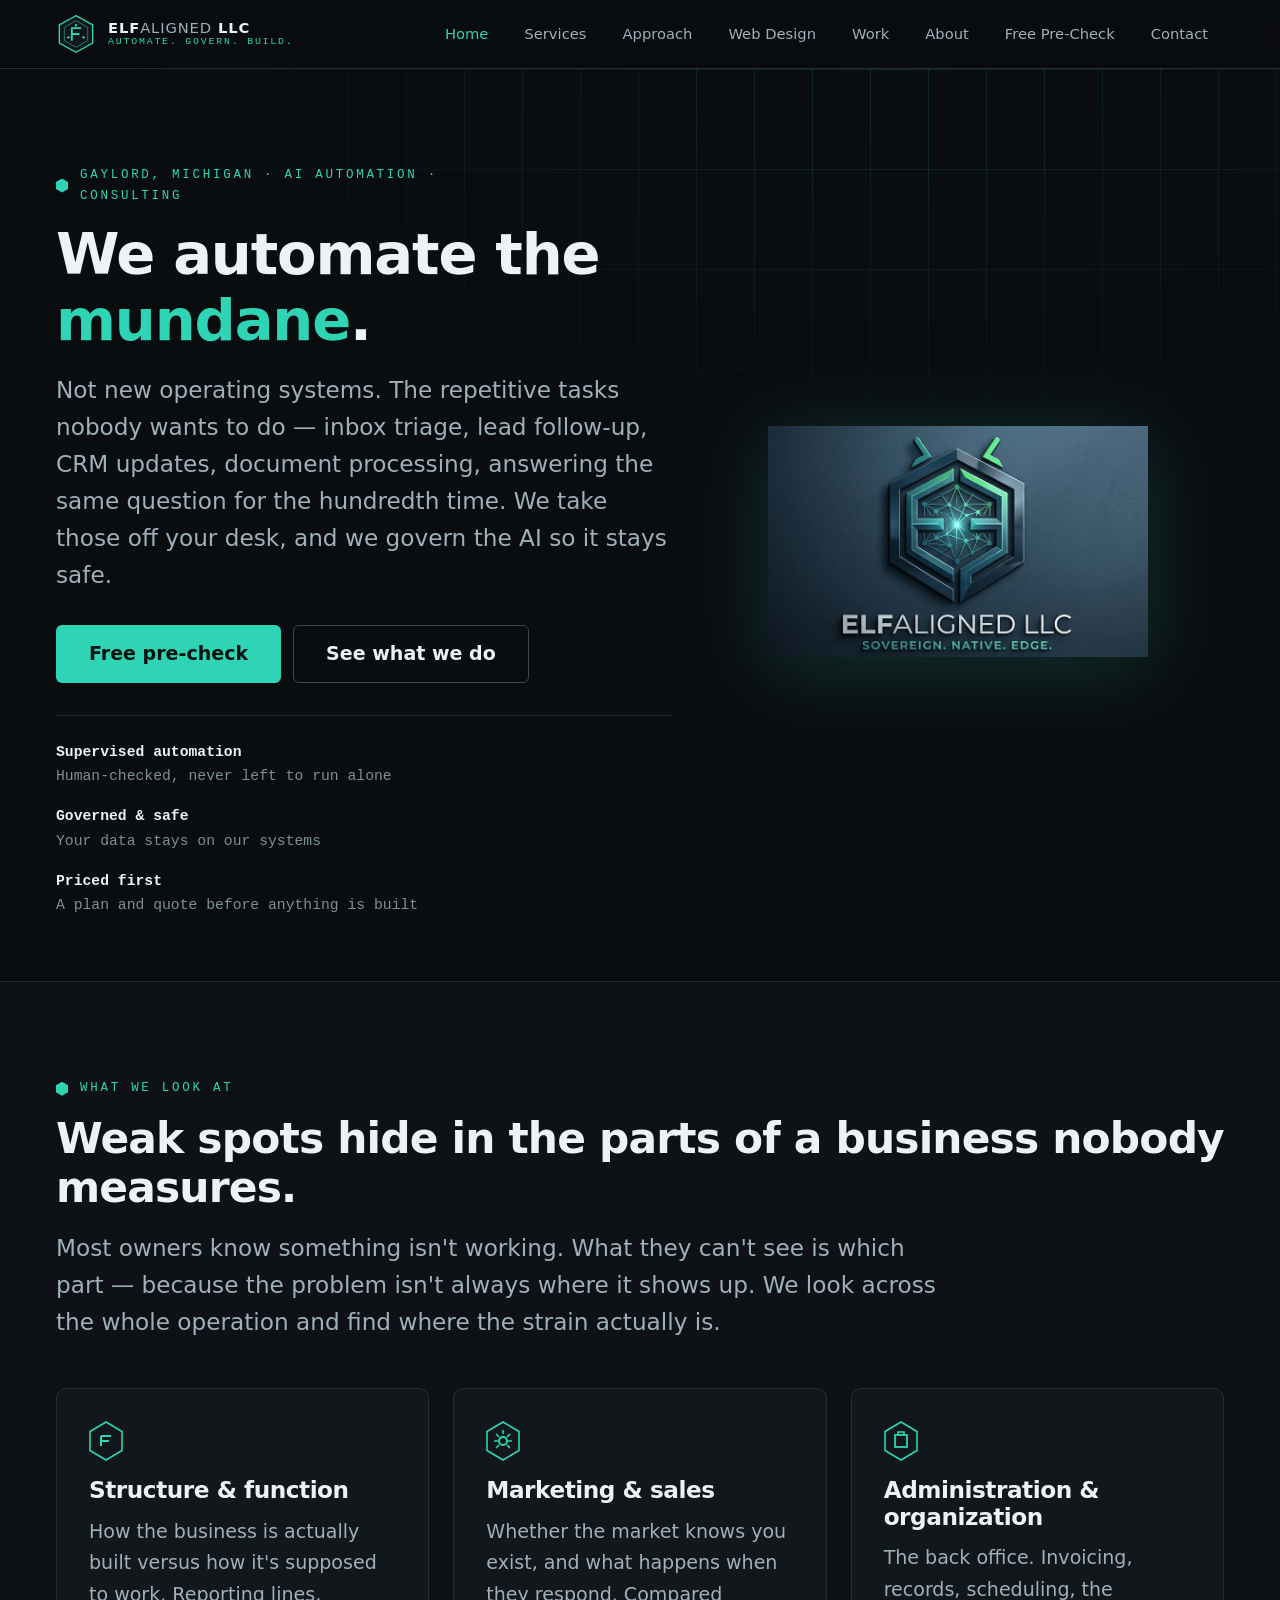
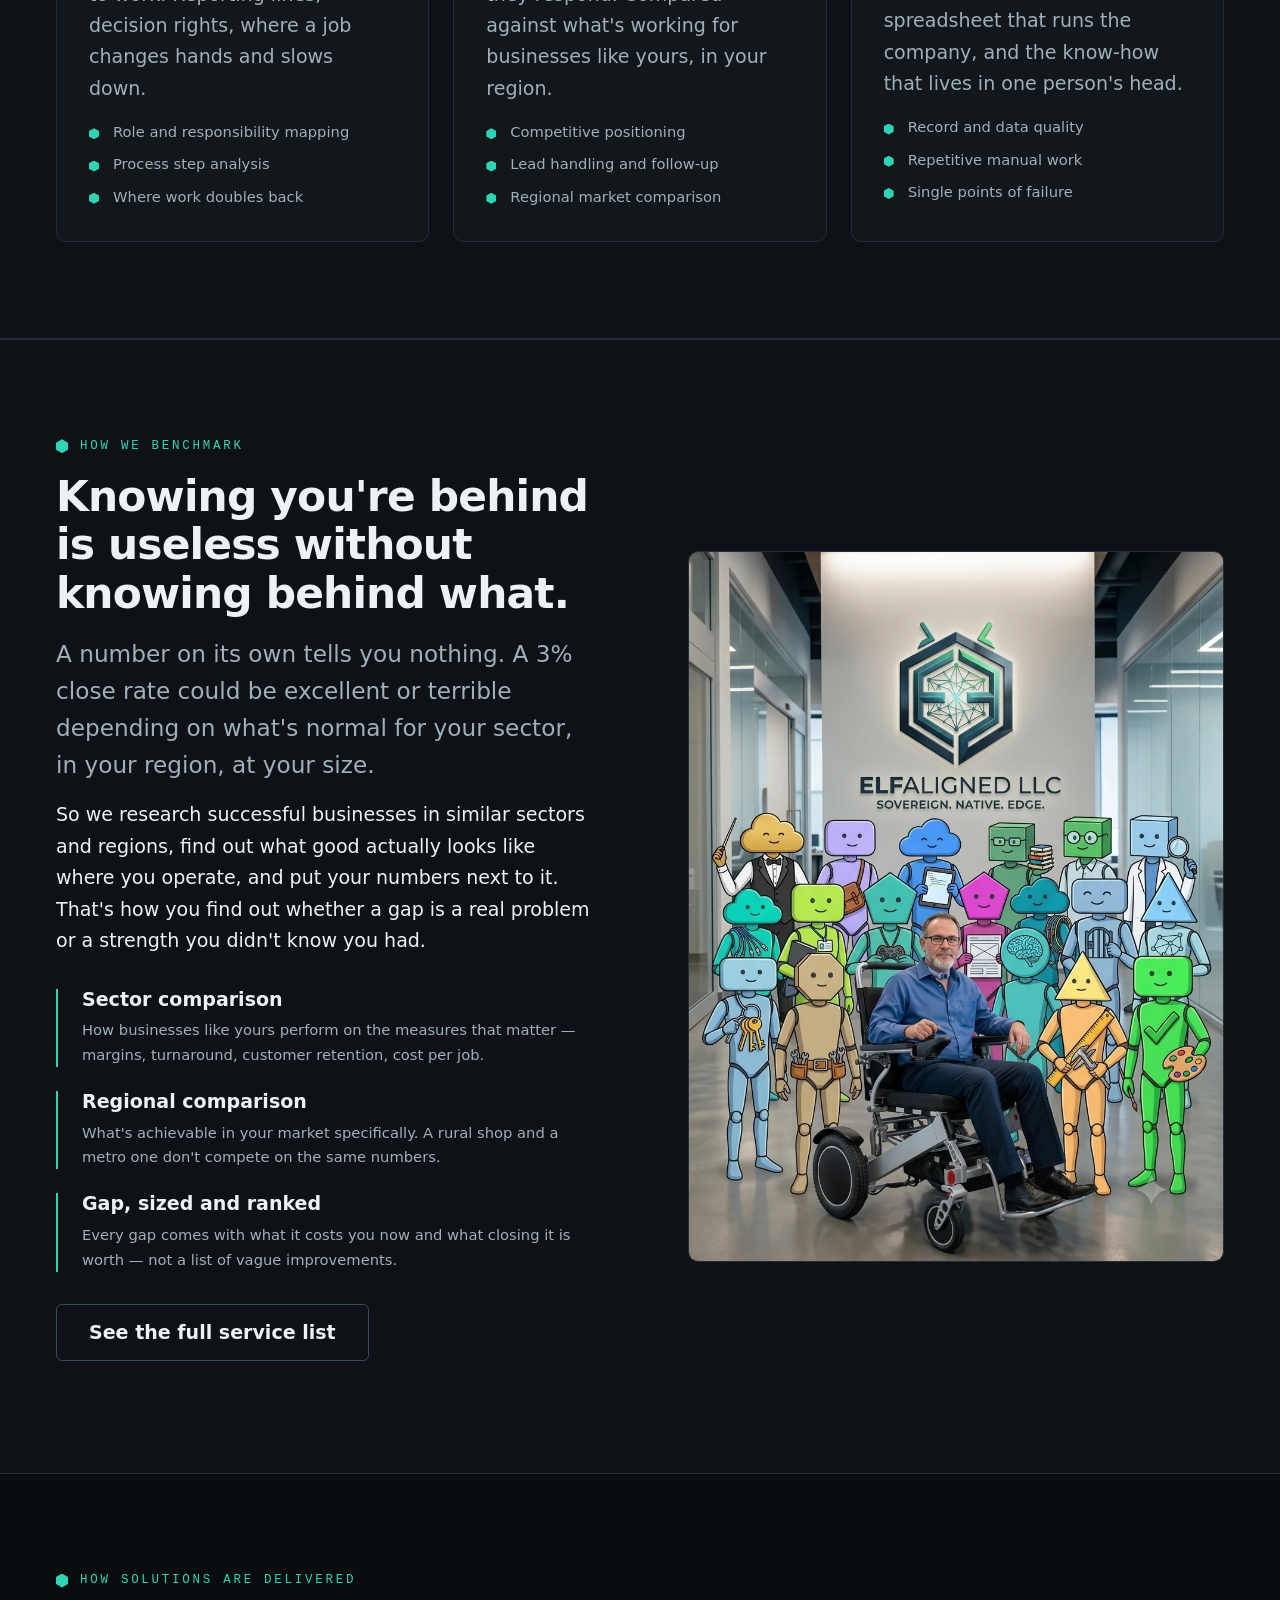
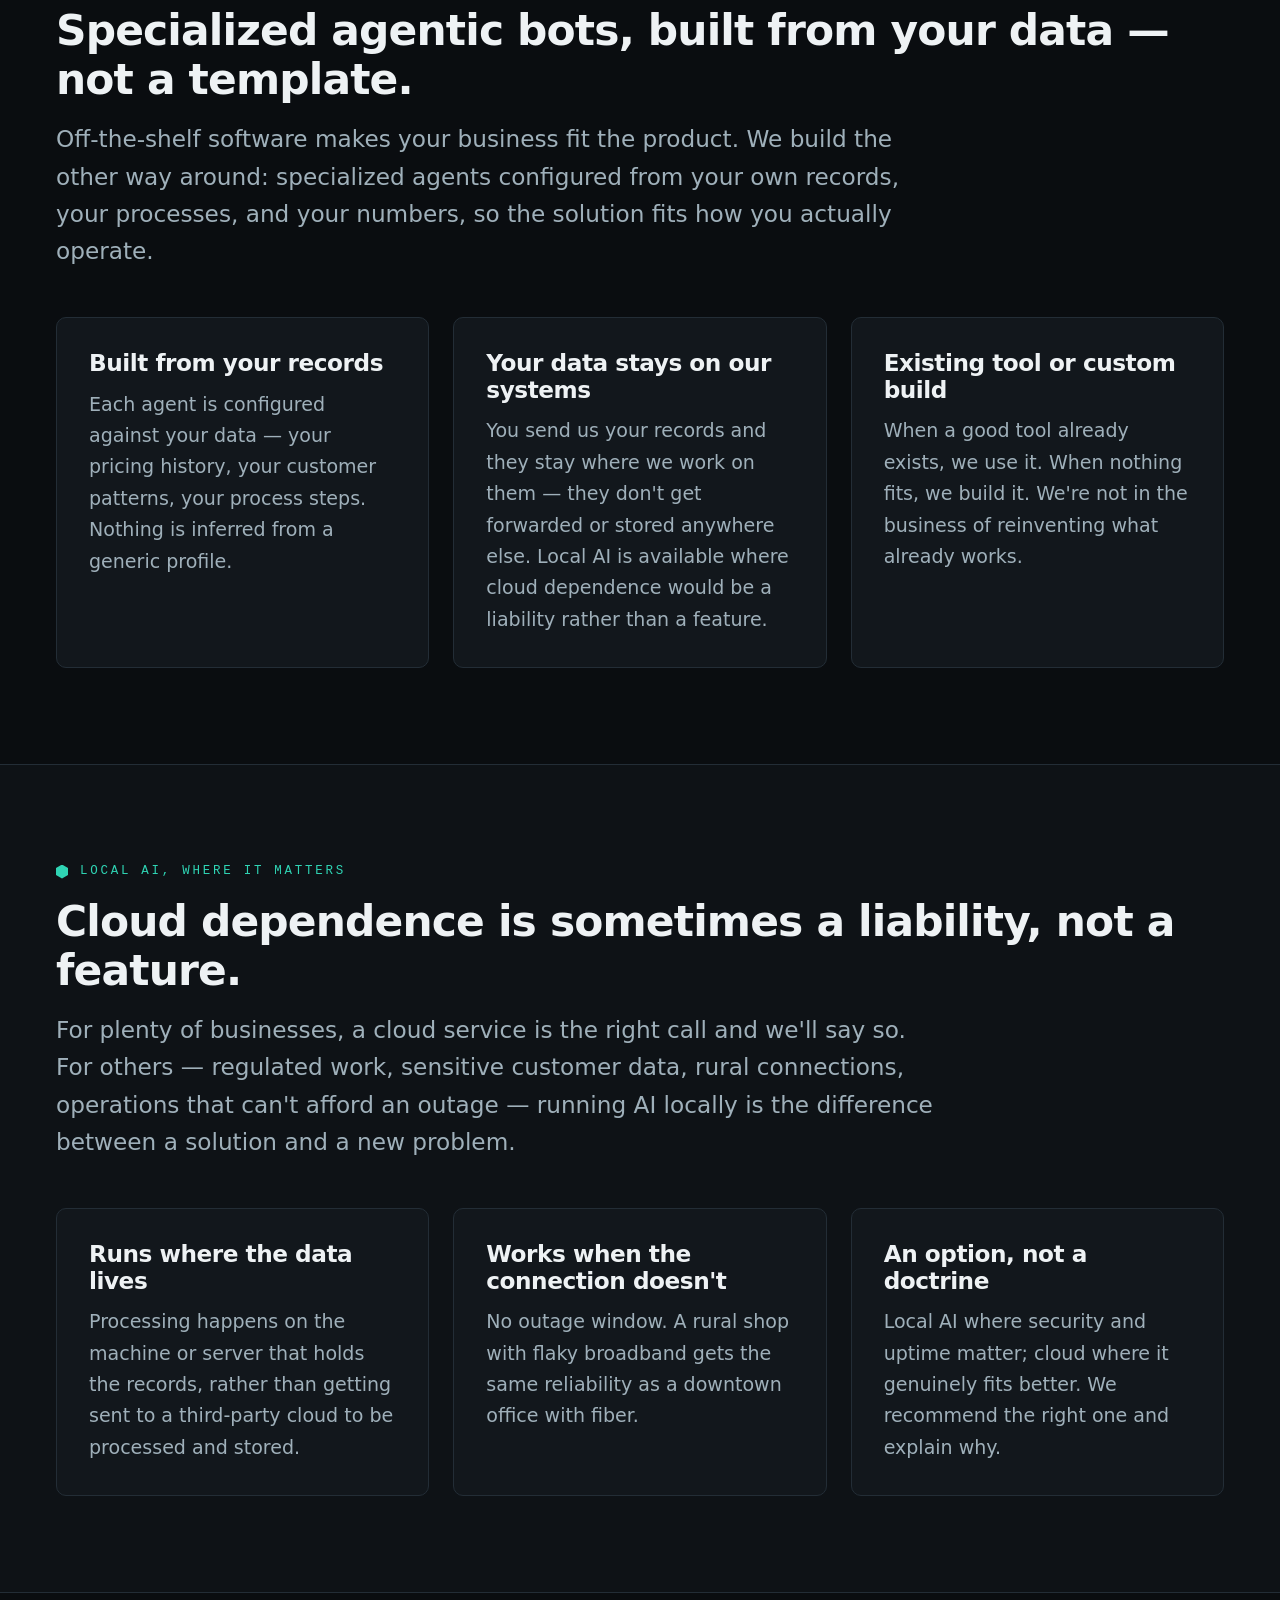
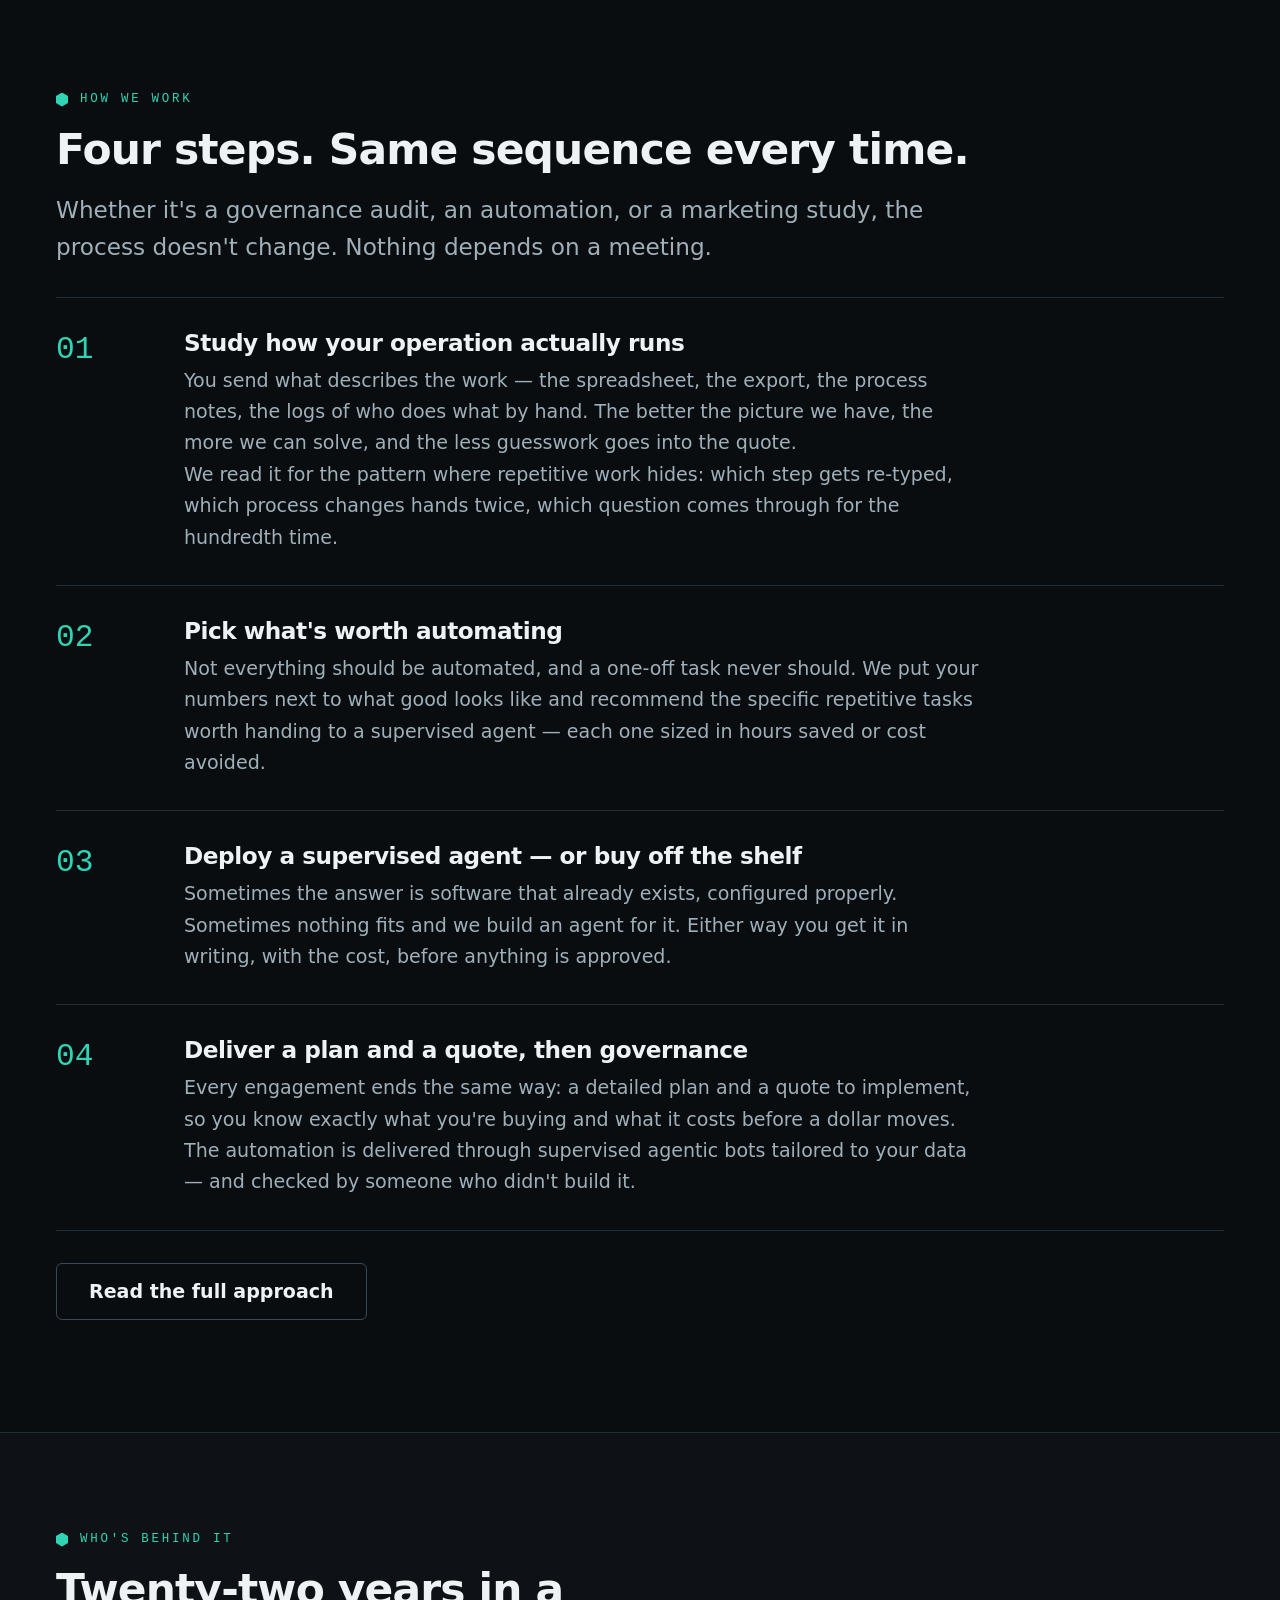
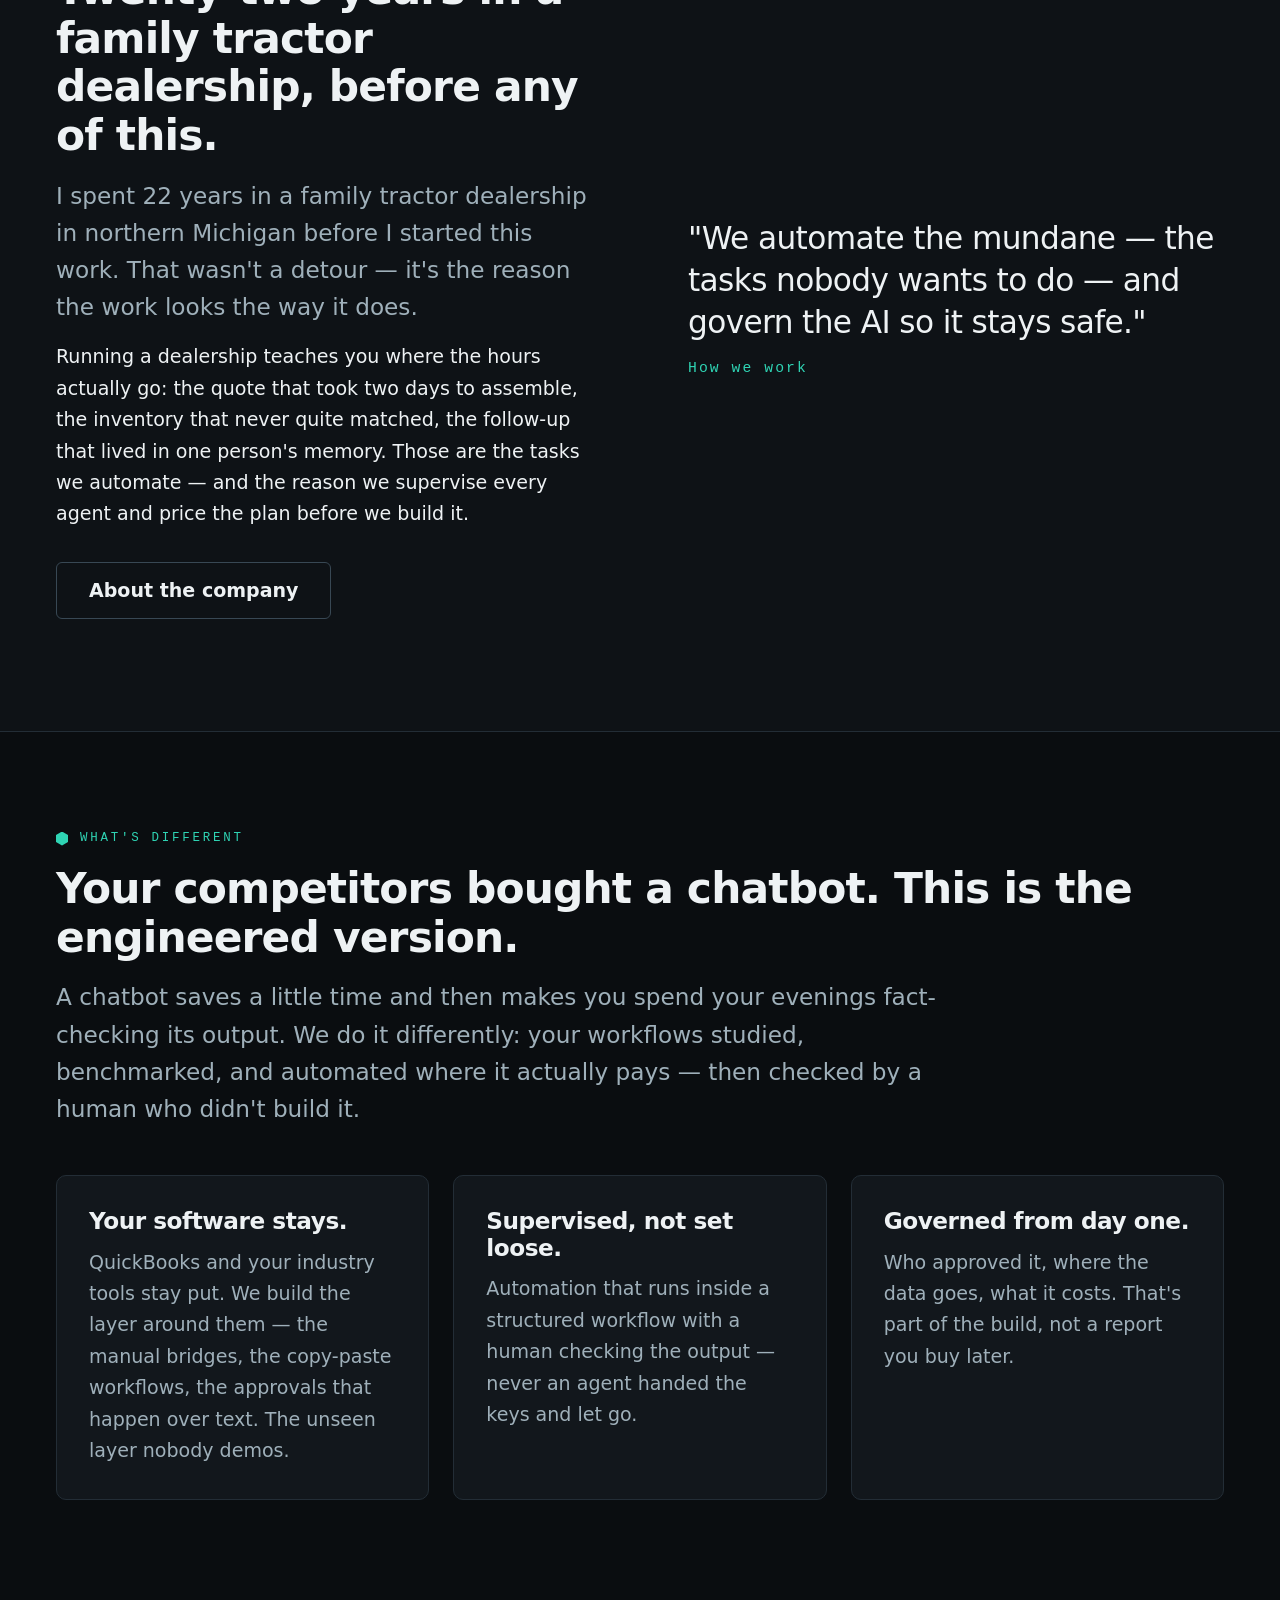
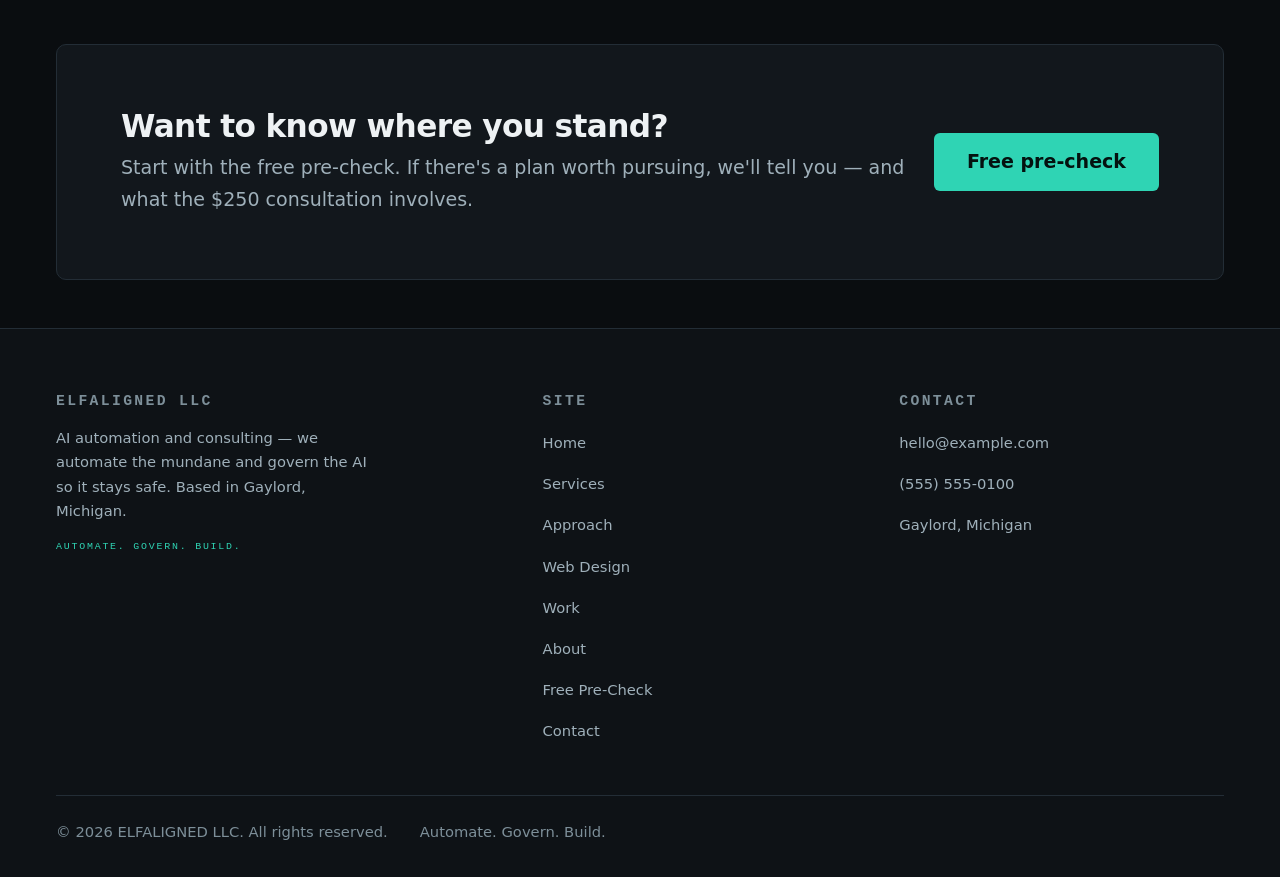
==== commit 0cad59e7: "Reframe positioning: automate the mundane; fix data, training, domain-cost, and form claims" ====
--- a/index.html
+++ b/index.html
@@ -3,23 +3,23 @@
 <head>
 <meta charset="utf-8">
 <meta name="viewport" content="width=device-width, initial-scale=1">
-<title>ELFALIGNED LLC — Small Business Consulting | Gaylord, MI</title>
-<meta name="description" content="Small business consulting from Gaylord, Michigan. We turn your own data into action — analysis, benchmarking, and technology solutions. Remote and data-driven.">
+<title>ELFALIGNED LLC — Automate the Mundane | Gaylord, MI</title>
+<meta name="description" content="Automate the mundane — the repetitive tasks nobody wants to do — and keep the AI governed and safe. AI automation, governance, and consulting from Gaylord, MI.">
 <link rel="canonical" href="https://example.com/">
 <meta name="robots" content="index, follow">
 <meta name="theme-color" content="#0a0d10">
 
 <meta property="og:type" content="website">
 <meta property="og:site_name" content="ELFALIGNED LLC">
-<meta property="og:title" content="ELFALIGNED LLC — We Turn Your Own Data Into Action">
-<meta property="og:description" content="Small business consulting: find the weak spots, benchmark against your sector, close the gaps with technology.">
+<meta property="og:title" content="ELFALIGNED LLC — We Automate the Mundane">
+<meta property="og:description" content="We automate the repetitive tasks nobody wants to do — and govern the AI so it stays safe. From Gaylord, Michigan.">
 <meta property="og:url" content="https://example.com/">
 <meta property="og:image" content="https://example.com/assets/img/og-cover.jpg">
 <meta property="og:image:width" content="1200">
 <meta property="og:image:height" content="630">
 <meta name="twitter:card" content="summary_large_image">
-<meta name="twitter:title" content="ELFALIGNED LLC — We Turn Your Own Data Into Action">
-<meta name="twitter:description" content="Small business consulting: find the weak spots, benchmark against your sector, close the gaps with technology.">
+<meta name="twitter:title" content="ELFALIGNED LLC — We Automate the Mundane">
+<meta name="twitter:description" content="We automate the repetitive tasks nobody wants to do — and govern the AI so it stays safe. From Gaylord, Michigan.">
 <meta name="twitter:image" content="https://example.com/assets/img/og-cover.jpg">
 
 <link rel="icon" href="/assets/img/favicon.svg" type="image/svg+xml">
@@ -35,8 +35,8 @@
       "@type": "Organization",
       "@id": "https://example.com/#org",
       "name": "ELFALIGNED LLC",
-      "slogan": "We turn your own data into action.",
-      "description": "Small business consulting firm in Gaylord, Michigan. We collect and analyze client data to find weak spots across structure, function, marketing, and administration, benchmark against successful businesses in similar sectors and regions, and close the gaps with technology — existing tools when one exists, custom builds when none does.",
+      "slogan": "We automate the mundane.",
+      "description": "Small business automation and AI consulting firm in Gaylord, Michigan. We take over the repetitive tasks nobody wants to do — inbox triage, lead follow-up, CRM updates, document processing — and govern the AI so it stays safe. Local AI available where cloud dependence would be a liability.",
       "url": "https://example.com/",
       "logo": "https://example.com/assets/img/logo.webp",
       "foundingLocation": { "@type": "Place", "name": "Gaylord, Michigan" },
@@ -95,7 +95,7 @@
       </svg>
       <span class="brand__text">
         <span class="brand__name">ELF<span>ALIGNED</span> LLC</span>
-        <span class="brand__tag">ANALYZE. BENCHMARK. BUILD.</span>
+        <span class="brand__tag">AUTOMATE. GOVERN. BUILD.</span>
       </span>
     </a>
 
@@ -136,23 +136,22 @@
   <section class="hero">
     <div class="wrap hero__inner">
       <div>
-        <p class="eyebrow">Gaylord, Michigan · Consulting · Technology</p>
-        <h1>We turn your own data into <em>action</em>.</h1>
+        <p class="eyebrow">Gaylord, Michigan · AI Automation · Consulting</p>
+        <h1>We automate the <em>mundane</em>.</h1>
         <p class="lede">
-          ELFALIGNED LLC is a small business consulting firm. We collect and
-          analyze the numbers, documents, and records your business already
-          has — find the stress points hiding in plain sight, benchmark you
-          against successful businesses in your sector and region, and close
-          the gaps with technology.
+          Not new operating systems. The repetitive tasks nobody wants to do —
+          inbox triage, lead follow-up, CRM updates, document processing,
+          answering the same question for the hundredth time. We take those off
+          your desk, and we govern the AI so it stays safe.
         </p>
         <div class="btn-row" style="margin-top: var(--space-6);">
           <a class="btn btn--primary" href="/consultation.html">Free pre-check</a>
           <a class="btn btn--ghost" href="/services.html">See what we do</a>
         </div>
         <div class="hero__meta">
-          <div><strong>Data-driven</strong>The better the data, the more we can solve</div>
-          <div><strong>Benchmarked</strong>Compared against your sector and region</div>
-          <div><strong>Priced first</strong>A detailed plan and quote before anything is built</div>
+          <div><strong>Supervised automation</strong>Human-checked, never left to run alone</div>
+          <div><strong>Governed &amp; safe</strong>Your data stays on our systems</div>
+          <div><strong>Priced first</strong>A plan and quote before anything is built</div>
         </div>
       </div>
       <div>
@@ -293,8 +292,8 @@
           <p>Each agent is configured against your data — your pricing history, your customer patterns, your process steps. Nothing is inferred from a generic profile.</p>
         </article>
         <article class="card">
-          <h3>Your data stays with you</h3>
-          <p>Client data is safe and secure, and stays in your control. Local AI is available where cloud dependence would be a liability rather than a feature.</p>
+          <h3>Your data stays on our systems</h3>
+          <p>You send us your records and they stay where we work on them — they don't get forwarded or stored anywhere else. Local AI is available where cloud dependence would be a liability rather than a feature.</p>
         </article>
         <article class="card">
           <h3>Existing tool or custom build</h3>
@@ -317,8 +316,8 @@
       </p>
       <div class="grid grid--3" style="margin-top: var(--space-7);">
         <article class="card">
-          <h3>Your data stays with you</h3>
-          <p>Processing happens on your machine or your own server. Your records don't get sent somewhere else to be processed and stored.</p>
+          <h3>Runs where the data lives</h3>
+          <p>Processing happens on the machine or server that holds the records, rather than getting sent to a third-party cloud to be processed and stored.</p>
         </article>
         <article class="card">
           <h3>Works when the connection doesn't</h3>
@@ -338,60 +337,62 @@
       <p class="eyebrow">How we work</p>
       <h2>Four steps. Same sequence every time.</h2>
       <p class="lede" style="margin-bottom: var(--space-6);">
-        Whether the answer is a plan, a tool, or a website, the process
-        doesn't change. Nothing depends on a meeting.
+        Whether it's a governance audit, an automation, or a marketing study,
+        the process doesn't change. Nothing depends on a meeting.
       </p>
       <ol class="steps">
         <li class="step">
           <div class="step__num" aria-hidden="true"></div>
           <div>
-            <h3>Collect and analyze your data</h3>
+            <h3>Study how your operation actually runs</h3>
             <p>
-              You send what you already have — the spreadsheet, the export, the
-              process notes, the records. The better the data we have, the more
-              our team can solve, and the less guesswork goes into the quote.
+              You send what describes the work — the spreadsheet, the export,
+              the process notes, the logs of who does what by hand. The better
+              the picture we have, the more we can solve, and the less
+              guesswork goes into the quote.
             </p>
             <p>
-              We read it across structure, function, marketing, administration,
-              and organization, looking for the stress points and weak spots
-              hiding in plain sight. Data shows us the seams more reliably than
-              watching would.
+              We read it for the pattern where repetitive work hides: which
+              step gets re-typed, which process changes hands twice, which
+              question comes through for the hundredth time.
             </p>
           </div>
         </li>
         <li class="step">
           <div class="step__num" aria-hidden="true"></div>
           <div>
-            <h3>Benchmark against your sector and region</h3>
+            <h3>Pick what's worth automating</h3>
             <p>
-              We research successful businesses in similar sectors and regions
-              to see what good looks like where you actually operate, then put
-              your numbers next to it. You find out which gaps are real and
-              which are strengths you didn't know you had.
+              Not everything should be automated, and a one-off task never
+              should. We put your numbers next to what good looks like and
+              recommend the specific repetitive tasks worth handing to a
+              supervised agent — each one sized in hours saved or cost
+              avoided.
             </p>
           </div>
         </li>
         <li class="step">
           <div class="step__num" aria-hidden="true"></div>
           <div>
-            <h3>Recommend the fix — existing tool or custom build</h3>
+            <h3>Deploy a supervised agent — or buy off the shelf</h3>
             <p>
               Sometimes the answer is software that already exists, configured
-              properly. Sometimes nothing fits and we build it. Either way you
-              get it in writing, with the cost, before anything is approved.
+              properly. Sometimes nothing fits and we build an agent for it.
+              Either way you get it in writing, with the cost, before anything
+              is approved.
             </p>
           </div>
         </li>
         <li class="step">
           <div class="step__num" aria-hidden="true"></div>
           <div>
-            <h3>Deliver a plan and a quote, then build it</h3>
+            <h3>Deliver a plan and a quote, then governance</h3>
             <p>
               Every engagement ends the same way: a detailed plan and a quote
               to implement, so you know exactly what you're buying and what it
-              costs before a dollar moves. The work is then delivered through
-              agentic bots tailored to your data — and checked by someone who
-              didn't build it.
+              costs before a dollar moves. The automation is delivered through
+              supervised agentic bots tailored to your data — and checked by
+              someone who didn't build it.
             </p>
           </div>
         </li>
@@ -407,18 +408,18 @@
     <div class="wrap split">
       <div>
         <p class="eyebrow">Who's behind it</p>
-        <h2>Twenty-two years of running a business before consulting on one.</h2>
+        <h2>Twenty-two years in a family tractor dealership, before any of this.</h2>
         <p class="lede">
-          I spent 22 years operating an equipment dealership in Northern
-          Michigan before becoming disabled in late 2020. That wasn't a detour
-          from this work — it's the reason the work looks the way it does.
+          I spent 22 years in a family tractor dealership in northern Michigan
+          before I started this work. That wasn't a detour — it's the reason
+          the work looks the way it does.
         </p>
         <p>
-          Running a dealership means you learn where money actually disappears:
-          the quote that took two days to assemble, the inventory that never
-          quite matched, the process that lived entirely in one person's memory.
-          I've been the customer in that chair. I know what it's like to be sold
-          a "digital transformation" that costs six figures and fixes nothing.
+          Running a dealership teaches you where the hours actually go: the
+          quote that took two days to assemble, the inventory that never quite
+          matched, the follow-up that lived in one person's memory. Those are
+          the tasks we automate — and the reason we supervise every agent and
+          price the plan before we build it.
         </p>
         <p style="margin-top: var(--space-6);">
           <a class="btn btn--ghost" href="/about.html">About the company</a>
@@ -426,11 +427,48 @@
       </div>
       <div>
         <blockquote class="quote">
-          "We collect and analyze what a business already has, find the stress
-          points hiding in plain sight, and close them with technology that
-          fits."
+          "We automate the mundane — the tasks nobody wants to do — and govern
+          the AI so it stays safe."
           <footer>How we work</footer>
         </blockquote>
+      </div>
+    </div>
+  </section>
+
+  <!-- ============ DIFFERENTIATION ============ -->
+  <section class="section">
+    <div class="wrap">
+      <p class="eyebrow">What's different</p>
+      <h2>Your competitors bought a chatbot. This is the engineered version.</h2>
+      <p class="lede">
+        A chatbot saves a little time and then makes you spend your evenings
+        fact-checking its output. We do it differently: your workflows studied,
+        benchmarked, and automated where it actually pays — then checked by a
+        human who didn't build it.
+      </p>
+      <div class="grid grid--3" style="margin-top: var(--space-7);">
+        <article class="card">
+          <h3>Your software stays.</h3>
+          <p>
+            QuickBooks and your industry tools stay put. We build the layer
+            around them — the manual bridges, the copy-paste workflows, the
+            approvals that happen over text. The unseen layer nobody demos.
+          </p>
+        </article>
+        <article class="card">
+          <h3>Supervised, not set loose.</h3>
+          <p>
+            Automation that runs inside a structured workflow with a human
+            checking the output — never an agent handed the keys and let go.
+          </p>
+        </article>
+        <article class="card">
+          <h3>Governed from day one.</h3>
+          <p>
+            Who approved it, where the data goes, what it costs. That's part of
+            the build, not a report you buy later.
+          </p>
+        </article>
       </div>
     </div>
   </section>
@@ -461,10 +499,9 @@
       <div>
         <h2>ELFALIGNED LLC</h2>
         <p style="color: var(--text-muted); font-size: var(--step--1); max-width: 34ch;">
-          Small business consulting: analysis, benchmarking, and technology
-          solutions delivered through agentic bots. Based in Gaylord, Michigan.
-        </p>
-        <p class="brand__tag" style="margin-top: var(--space-4);">ANALYZE. BENCHMARK. BUILD.</p>
+          AI automation and consulting — we automate the mundane and govern the AI so it stays safe. Based in Gaylord, Michigan.
+        </p>
+        <p class="brand__tag" style="margin-top: var(--space-4);">AUTOMATE. GOVERN. BUILD.</p>
       </div>
       <nav aria-label="Footer">
         <h2>Site</h2>
@@ -490,7 +527,7 @@
     </div>
     <div class="site-footer__base">
       <span>&copy; <span data-year>2026</span> ELFALIGNED LLC. All rights reserved.</span>
-      <span>Analyze. Benchmark. Build.</span>
+      <span>Automate. Govern. Build.</span>
     </div>
   </div>
 </footer>
--- a/css/tokens.css
+++ b/css/tokens.css
@@ -1,6 +1,6 @@
 /* ==========================================================================
    ELFALIGNED LLC — design tokens
-   Derived from the brand mark: gunmetal hex, teal accents, "Sovereign. Native. Edge."
+   Derived from the brand mark: gunmetal hex, teal accents, "Automate. Govern. Build."
    One structural idea: the hexagon. Corners, rules, and section markers all
    derive from a hexagon's geometry (120° angles, layered edges).
    ========================================================================== */
@@ -311,6 +311,12 @@
   width: 10px; height: 11px; background: var(--accent);
   clip-path: polygon(50% 0, 100% 25%, 100% 75%, 50% 100%, 0 75%, 0 25%);
 }
+.card__foot {
+  margin-top: var(--space-5); padding-top: var(--space-4);
+  border-top: 1px solid var(--border);
+  font-size: var(--step--1); color: var(--text-dim); line-height: 1.5;
+}
+.card__foot .foot-src { color: var(--text-muted); }
 
 /* ==========================================================================
    Process — numbered steps, the hex idea as a timeline
